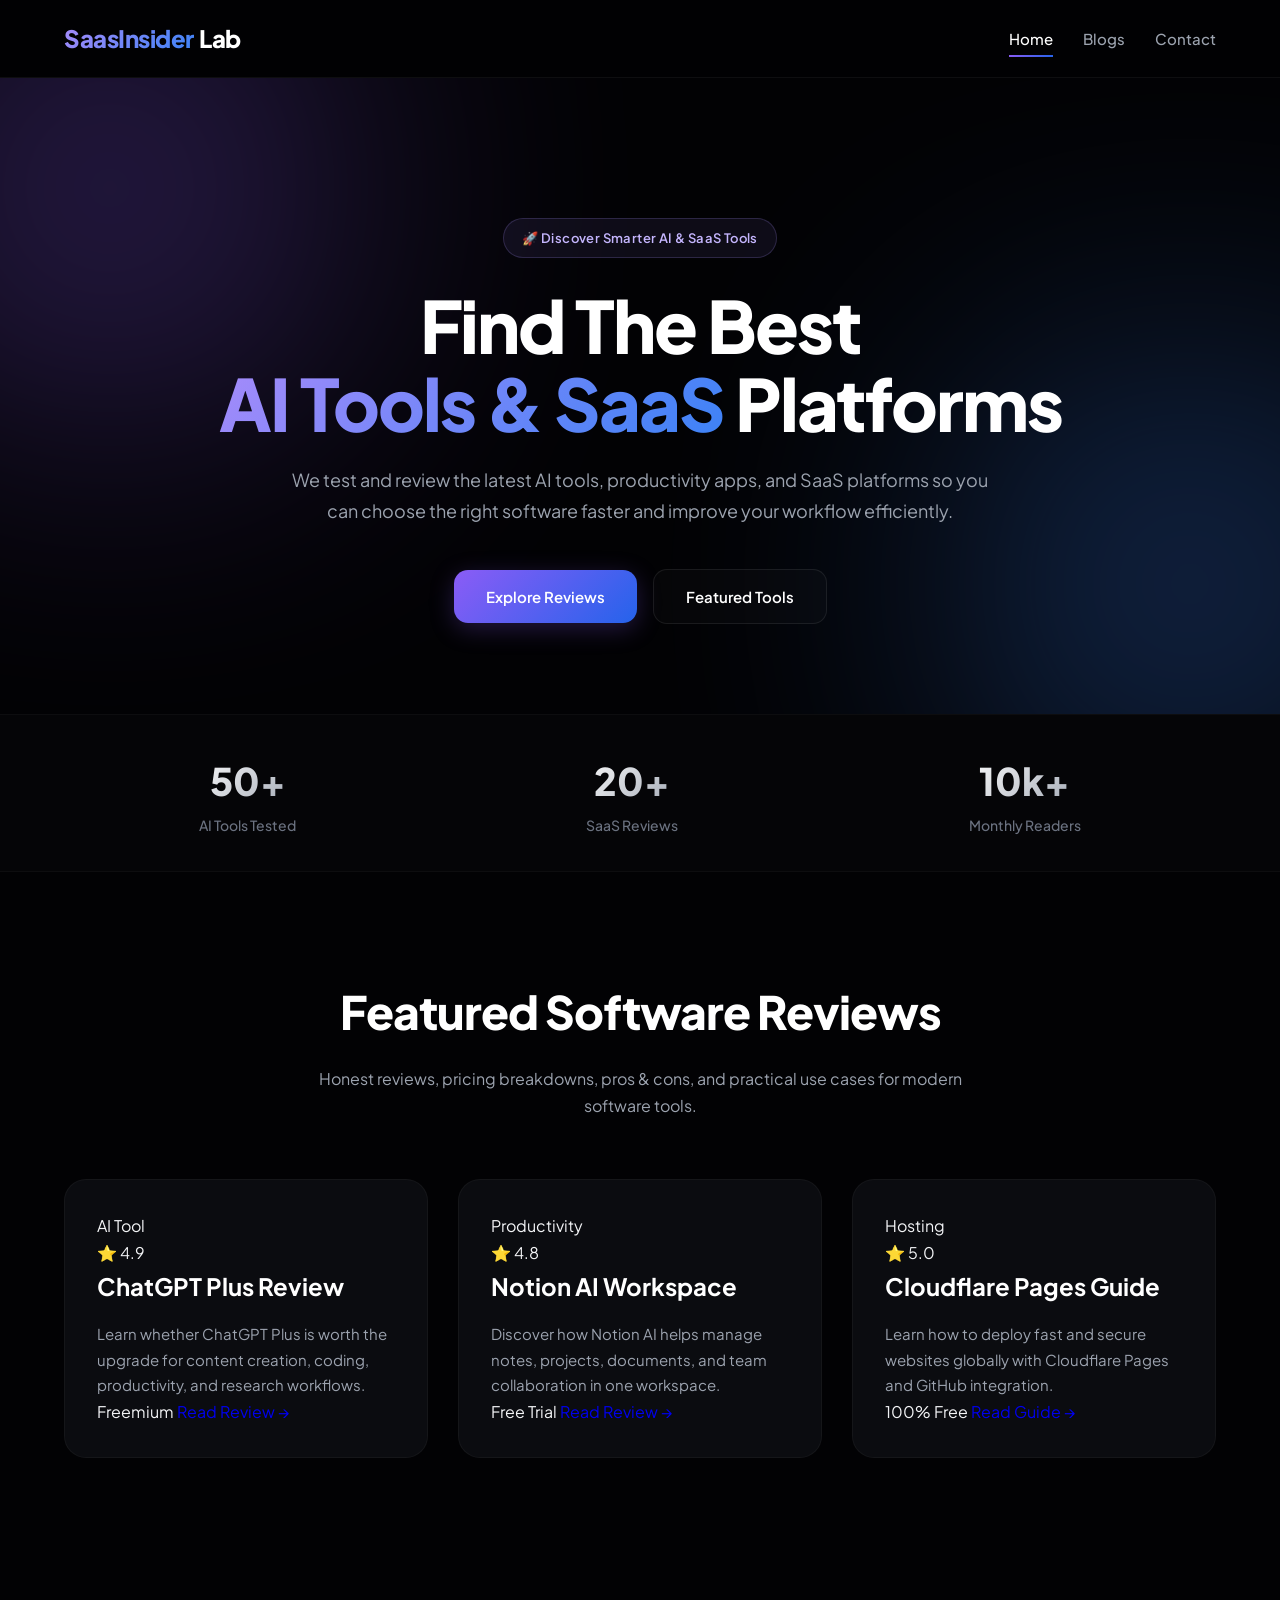
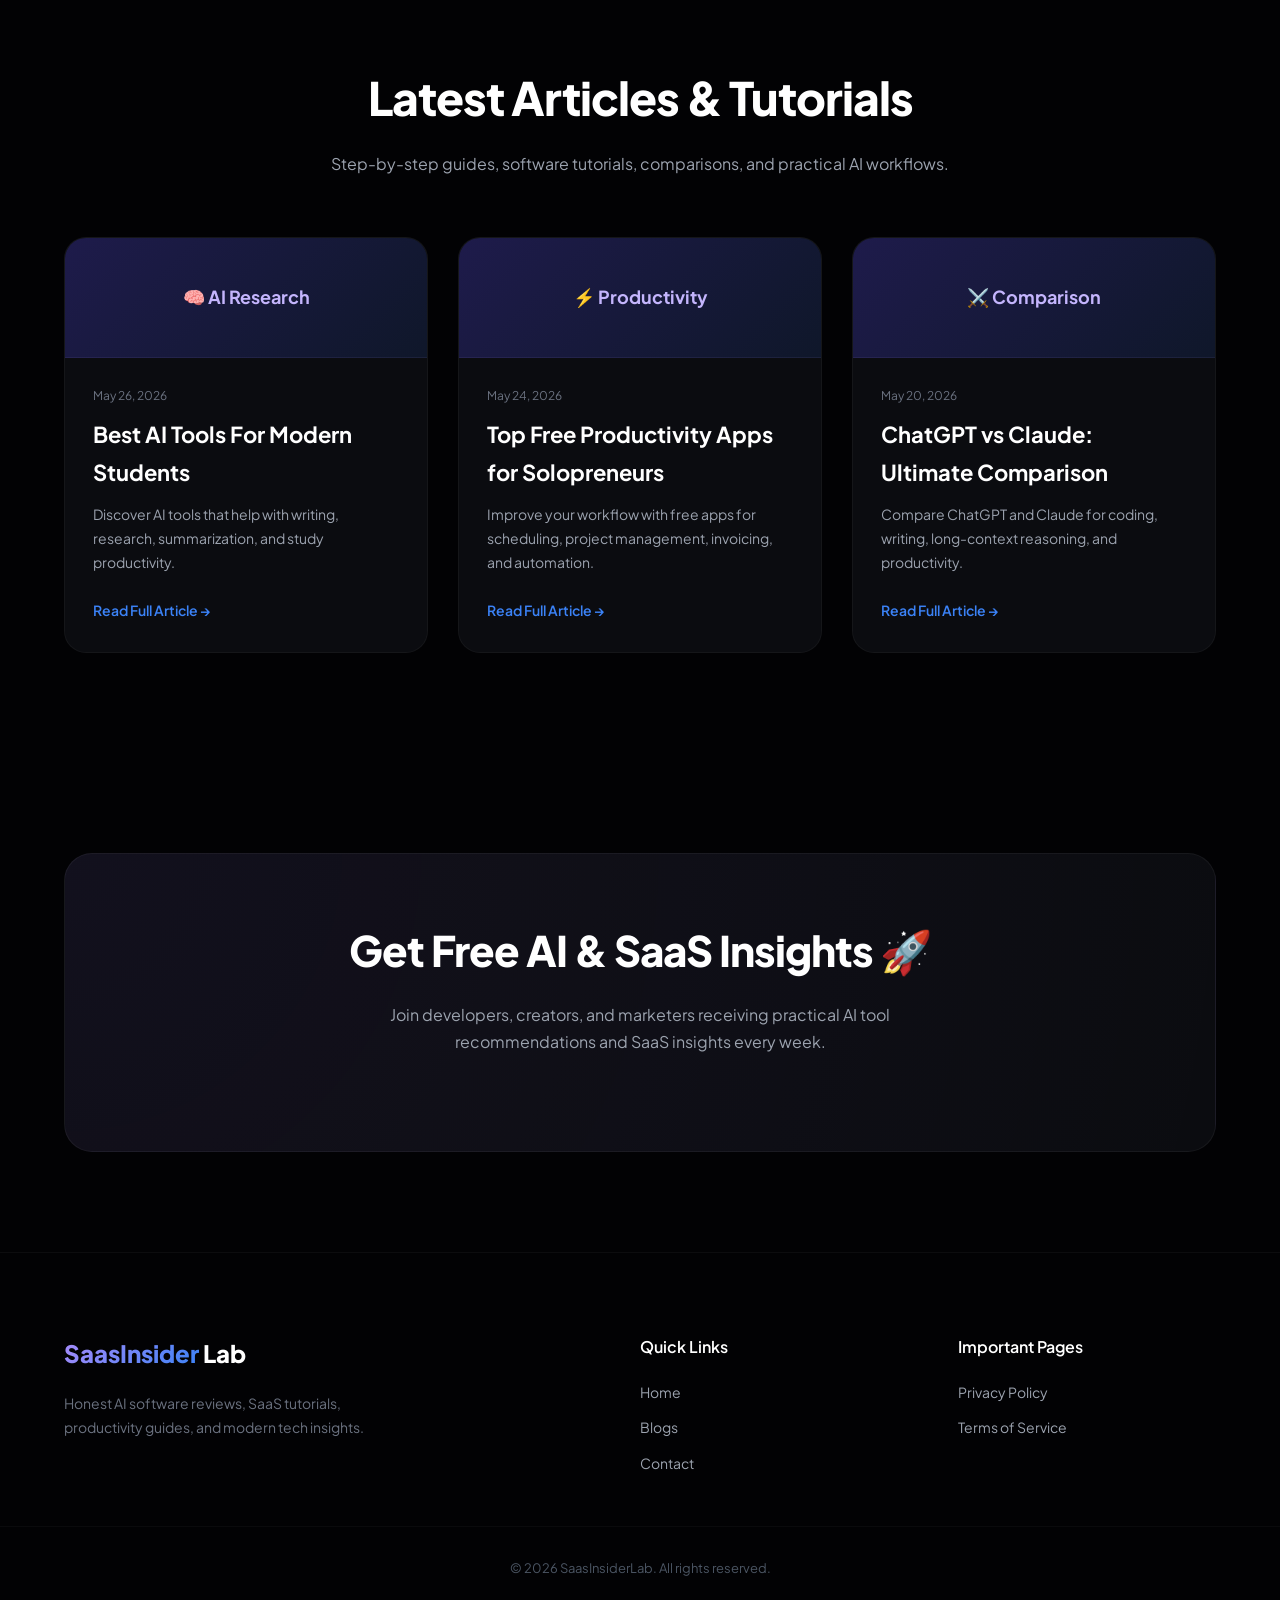
==== index.html @ 035702c3 "Update index.html" ====
<!DOCTYPE html>
<html lang="en">

<head>

<meta name="google-site-verification" content="CT9ObxdJJliTIB3ywrB3mcuVCr4LbDfnseGnFgkVvHo" />

<!-- Google Tag Manager -->
<script>(function(w,d,s,l,i){w[l]=w[l]||[];w[l].push({'gtm.start':
new Date().getTime(),event:'gtm.js'});var f=d.getElementsByTagName(s)[0],
j=d.createElement(s),dl=l!='dataLayer'?'&l='+l:'';j.async=true;j.src=
'https://www.googletagmanager.com/gtm.js?id='+i+dl;f.parentNode.insertBefore(j,f);
})(window,document,'script','dataLayer','GTM-TZFP5LC7');</script>
<!-- End Google Tag Manager -->
    
    
    <!-- BASIC SEO -->
    <meta charset="UTF-8">
    <meta name="viewport" content="width=device-width, initial-scale=1.0">

    <title>SaasInsiderLab | Best AI Tools & SaaS Software Reviews</title>

    <meta name="description"
        content="Discover the best AI tools, SaaS software, productivity apps, and digital platforms with honest reviews, tutorials, comparisons, and practical guides.">

    <meta name="keywords"
        content="AI tools, SaaS reviews, software reviews, productivity apps, ChatGPT tools, best AI software">

    <meta name="robots" content="index, follow">
    <meta name="author" content="SaasInsiderLab">
    <meta name="theme-color" content="#050505">

    <link rel="canonical" href="https://saasinsiderlab.vercel.app/">

    <!-- FAVICON -->
    <link rel="icon" type="image/png" href="favicon.png">

    <!-- OPEN GRAPH -->
    <meta property="og:title" content="SaasInsiderLab | AI & SaaS Reviews">
    <meta property="og:description"
        content="Explore AI tools, SaaS software, productivity apps, and practical tech tutorials.">
    <meta property="og:type" content="website">
    <meta property="og:url" content="https://saasinsiderlab.vercel.app/">
    <meta property="og:image" content="https://saasinsiderlab.vercel.app/preview.jpg">

    <!-- TWITTER -->
    <meta name="twitter:card" content="summary_large_image">
    <meta name="twitter:title" content="SaasInsiderLab">
    <meta name="twitter:description"
        content="Explore AI tools, SaaS software, productivity apps, and practical tech tutorials.">
    <meta name="twitter:image" content="https://saasinsiderlab.vercel.app/preview.jpg">

    <!-- FONTS -->
    <link rel="preconnect" href="https://fonts.googleapis.com">
    <link rel="preconnect" href="https://fonts.gstatic.com" crossorigin>

    <link
        href="https://fonts.googleapis.com/css2?family=Plus+Jakarta+Sans:wght@300;400;500;600;700;800&display=swap"
        rel="stylesheet">

    <!-- CSS -->
    <link rel="stylesheet" href="style.css">

    <!-- STRUCTURED DATA -->
    <script type="application/ld+json">
{
    "@context": "https://schema.org",
    "@type": "WebSite",
    "name": "SaasInsiderLab",
    "url": "https://saasinsiderlab.vercel.app/",
    "description": "AI tools, SaaS software reviews, tutorials, and productivity guides.",
    "publisher": {
        "@type": "Organization",
        "name": "SaasInsiderLab"
    }
}
</script>

</head>

<body>

<!-- Google Tag Manager (noscript) -->
<noscript><iframe src="https://www.googletagmanager.com/ns.html?id=GTM-TZFP5LC7"
height="0" width="0" style="display:none;visibility:hidden"></iframe></noscript>
<!-- End Google Tag Manager (noscript) -->    

    <!-- NAVBAR -->
    <nav class="navbar">

        <div class="container nav-container">

            <a href="./" class="logo">
                <span class="gradient-text">SaasInsider</span> Lab
            </a>

            <div class="menu-toggle" id="menu-toggle">
                ☰
            </div>

            <div class="nav-links" id="nav-links">
                <a href="./" class="active">Home</a>
                <a href="blog.html">Blogs</a>
                <a href="contact.html">Contact</a>
            </div>

        </div>

    </nav>

    <!-- HERO -->
    <section class="hero">

        <div class="blur one"></div>
        <div class="blur two"></div>

        <div class="container hero-content">

            <div class="badge">
                <span>🚀 Discover Smarter AI & SaaS Tools</span>
            </div>

            <h1>
                Find The Best <br>
                <span class="gradient-text">AI Tools & SaaS</span> Platforms
            </h1>

            <p>
                We test and review the latest AI tools, productivity apps, and SaaS platforms
                so you can choose the right software faster and improve your workflow efficiently.
            </p>

            <div class="hero-buttons">
                <a href="blog.html" class="primary-btn">
                    Explore Reviews
                </a>

                <a href="#featured" class="secondary-btn">
                    Featured Tools
                </a>
            </div>

        </div>

    </section>

    <!-- STATS -->
    <section class="stats-bar">

        <div class="container stats-grid">

            <div class="stat-item">
                <h3>50+</h3>
                <p>AI Tools Tested</p>
            </div>

            <div class="stat-item">
                <h3>20+</h3>
                <p>SaaS Reviews</p>
            </div>

            <div class="stat-item">
                <h3>10k+</h3>
                <p>Monthly Readers</p>
            </div>

        </div>

    </section>

    <!-- FEATURED TOOLS -->
    <section class="featured" id="featured">

        <div class="container">

            <div class="section-title">
                <h2>Featured Software Reviews</h2>

                <p>
                    Honest reviews, pricing breakdowns, pros & cons,
                    and practical use cases for modern software tools.
                </p>
            </div>

            <div class="card-grid">

                <!-- CARD 1 -->
                <div class="tool-card">

                    <div class="card-header">
                        <div class="tool-tag ai">AI Tool</div>
                        <span class="rating">⭐ 4.9</span>
                    </div>

                    <h3>ChatGPT Plus Review</h3>

                    <p>
                        Learn whether ChatGPT Plus is worth the upgrade for content creation,
                        coding, productivity, and research workflows.
                    </p>

                    <div class="card-footer">
                        <span class="price-tag">Freemium</span>

                        <a href="chatgpt-plus-review.html" class="arrow-btn">
                            Read Review →
                        </a>
                    </div>

                </div>

                <!-- CARD 2 -->
                <div class="tool-card">

                    <div class="card-header">
                        <div class="tool-tag prod">Productivity</div>
                        <span class="rating">⭐ 4.8</span>
                    </div>

                    <h3>Notion AI Workspace</h3>

                    <p>
                        Discover how Notion AI helps manage notes,
                        projects, documents, and team collaboration in one workspace.
                    </p>

                    <div class="card-footer">
                        <span class="price-tag">Free Trial</span>

                        <a href="notion-ai-review.html" class="arrow-btn">
                            Read Review →
                        </a>
                    </div>

                </div>

                <!-- CARD 3 -->
                <div class="tool-card">

                    <div class="card-header">
                        <div class="tool-tag host">Hosting</div>
                        <span class="rating">⭐ 5.0</span>
                    </div>

                    <h3>Cloudflare Pages Guide</h3>

                    <p>
                        Learn how to deploy fast and secure websites globally
                        with Cloudflare Pages and GitHub integration.
                    </p>

                    <div class="card-footer">
                        <span class="price-tag">100% Free</span>

                        <a href="cloudflare-pages-guide.html" class="arrow-btn">
                            Read Guide →
                        </a>
                    </div>

                </div>

            </div>

        </div>

    </section>

    <!-- BLOGS -->
    <section class="latest-blogs">

        <div class="container">

            <div class="section-title">

                <h2>Latest Articles & Tutorials</h2>

                <p>
                    Step-by-step guides, software tutorials,
                    comparisons, and practical AI workflows.
                </p>

            </div>

            <div class="blog-grid">

                <!-- BLOG 1 -->
                <div class="blog-card">

                    <div class="blog-img-placeholder">
                        🧠 AI Research
                    </div>

                    <div class="blog-content">

                        <span class="date">May 26, 2026</span>

                        <h3>
                            <a href="best-ai-tools-for-students.html">
                                Best AI Tools For Modern Students
                            </a>
                        </h3>

                        <p>
                            Discover AI tools that help with writing,
                            research, summarization, and study productivity.
                        </p>

                        <a href="best-ai-tools-for-students.html" class="read-more">
                            Read Full Article →
                        </a>

                    </div>

                </div>

                <!-- BLOG 2 -->
                <div class="blog-card">

                    <div class="blog-img-placeholder">
                        ⚡ Productivity
                    </div>

                    <div class="blog-content">

                        <span class="date">May 24, 2026</span>

                        <h3>
                            <a href="free-productivity-apps.html">
                                Top Free Productivity Apps for Solopreneurs
                            </a>
                        </h3>

                        <p>
                            Improve your workflow with free apps for scheduling,
                            project management, invoicing, and automation.
                        </p>

                        <a href="free-productivity-apps.html" class="read-more">
                            Read Full Article →
                        </a>

                    </div>

                </div>

                <!-- BLOG 3 -->
                <div class="blog-card">

                    <div class="blog-img-placeholder">
                        ⚔️ Comparison
                    </div>

                    <div class="blog-content">

                        <span class="date">May 20, 2026</span>

                        <h3>
                            <a href="chatgpt-vs-claude.html">
                                ChatGPT vs Claude: Ultimate Comparison
                            </a>
                        </h3>

                        <p>
                            Compare ChatGPT and Claude for coding,
                            writing, long-context reasoning, and productivity.
                        </p>

                        <a href="chatgpt-vs-claude.html" class="read-more">
                            Read Full Article →
                        </a>

                    </div>

                </div>

            </div>

        </div>

    </section>

    <!-- NEWSLETTER -->
    <section class="newsletter">

        <div class="container">

            <div class="newsletter-box">

                <h2>
                    Get Free AI & SaaS Insights 🚀
                </h2>

                <p>
                    Join developers, creators, and marketers receiving practical
                    AI tool recommendations and SaaS insights every week.
                </p>



            </div>

        </div>

    </section>

    <!-- FOOTER -->
    <footer>

        <div class="container footer-grid">

            <div class="footer-brand">

                <div class="footer-logo">
                    <span class="gradient-text">SaasInsider</span> Lab
                </div>

                <p class="footer-text">
                    Honest AI software reviews, SaaS tutorials,
                    productivity guides, and modern tech insights.
                </p>

            </div>

            <div>

                <h3>Quick Links</h3>

                <div class="footer-links">
                    <a href="./">Home</a>
                    <a href="blog.html">Blogs</a>
                    <a href="contact.html">Contact</a>
                </div>

            </div>

            <div>

                <h3>Important Pages</h3>

                <div class="footer-links">
                    <a href="privacy-policy.html">Privacy Policy</a>
                    <a href="terms.html">Terms of Service</a>
                </div>

            </div>

        </div>

        <div class="copyright">
            © <span id="year"></span> SaasInsiderLab. All rights reserved.
        </div>

    </footer>

    <!-- JS -->
    <script src="script.js"></script>

</body>

</html>
---- style.css ----
/* =========================
   ROOT VARIABLES
========================= */

:root {
    --bg-dark: #020204;
    --card-bg: #0b0c10;
    --card-secondary: #12131a;

    --text-primary: #f3f4f6;
    --text-secondary: #9ca3af;
    --text-muted: #6b7280;

    --border-light: rgba(255, 255, 255, 0.05);

    --primary-gradient:
        linear-gradient(135deg, #8b5cf6 0%, #2563eb 100%);

    --text-gradient:
        linear-gradient(135deg, #a78bfa 0%, #3b82f6 100%);

    --purple: #8b5cf6;
    --blue: #3b82f6;
    --green: #10b981;
    --yellow: #f59e0b;

    --transition: 0.3s ease;
}

/* =========================
   RESET
========================= */

* {
    margin: 0;
    padding: 0;
    box-sizing: border-box;
}

html {
    scroll-behavior: smooth;
}

body {
    font-family: 'Plus Jakarta Sans', sans-serif;
    background: var(--bg-dark);
    color: var(--text-primary);
    line-height: 1.7;
    overflow-x: hidden;
}

/* =========================
   GLOBAL
========================= */

a {
    text-decoration: none;
    transition: var(--transition);
}

img {
    max-width: 100%;
    display: block;
}

.container {
    width: 90%;
    max-width: 1200px;
    margin: auto;
}

.gradient-text {
    background: var(--text-gradient);
    -webkit-background-clip: text;
    -webkit-text-fill-color: transparent;
}

/* =========================
   NAVBAR
========================= */

.navbar {
    position: sticky;
    top: 0;
    z-index: 999;
    background: rgba(2, 2, 4, 0.78);
    backdrop-filter: blur(18px);
    border-bottom: 1px solid var(--border-light);
}

.nav-container {
    display: flex;
    justify-content: space-between;
    align-items: center;
    padding: 18px 0;
}

.logo {
    font-size: 24px;
    font-weight: 800;
    letter-spacing: -0.5px;
    color: #fff;
}

.logo .gradient-text {
    margin-right: 2px;
}

.nav-links {
    display: flex;
    align-items: center;
    gap: 30px;
}

.nav-links a {
    color: var(--text-secondary);
    font-size: 15px;
    font-weight: 500;
    position: relative;
}

.nav-links a:hover,
.nav-links a.active {
    color: #fff;
}

.nav-links a::after {
    content: "";
    position: absolute;
    left: 0;
    bottom: -6px;
    width: 0%;
    height: 2px;
    background: var(--primary-gradient);
    transition: var(--transition);
}

.nav-links a:hover::after,
.nav-links a.active::after {
    width: 100%;
}

.menu-toggle {
    display: none;
    font-size: 28px;
    color: #fff;
    cursor: pointer;
    background: transparent;
    border: none;
}

/* =========================
   HERO SECTION
========================= */

.hero {
    position: relative;
    overflow: hidden;
    padding: 140px 0 90px;
}

.hero-content {
    position: relative;
    z-index: 2;
    text-align: center;
}

.badge {
    display: inline-flex;
    align-items: center;
    gap: 10px;
    padding: 8px 18px;
    border-radius: 999px;
    background: rgba(167, 139, 250, 0.08);
    border: 1px solid rgba(167, 139, 250, 0.2);
    margin-bottom: 28px;
}

.badge span {
    color: #c4b5fd;
    font-size: 13px;
    font-weight: 600;
    letter-spacing: 0.4px;
}

.hero h1 {
    font-size: 72px;
    font-weight: 800;
    line-height: 1.08;
    letter-spacing: -2px;
    margin-bottom: 24px;
    color: #fff;
}

.hero p {
    max-width: 720px;
    margin: auto;
    color: var(--text-secondary);
    font-size: 18px;
}

.hero-buttons {
    margin-top: 42px;
    display: flex;
    justify-content: center;
    align-items: center;
    gap: 16px;
    flex-wrap: wrap;
}

/* =========================
   BUTTONS
========================= */

.primary-btn,
.secondary-btn {
    padding: 14px 32px;
    border-radius: 14px;
    font-size: 15px;
    font-weight: 600;
    display: inline-flex;
    align-items: center;
    justify-content: center;
    transition: var(--transition);
}

.primary-btn {
    background: var(--primary-gradient);
    color: #fff;
    border: none;
    box-shadow: 0 6px 24px rgba(139, 92, 246, 0.25);
}

.primary-btn:hover {
    transform: translateY(-3px);
    box-shadow: 0 10px 30px rgba(139, 92, 246, 0.4);
}

.secondary-btn {
    border: 1px solid rgba(255, 255, 255, 0.08);
    background: rgba(255, 255, 255, 0.02);
    color: #fff;
}

.secondary-btn:hover {
    background: #fff;
    color: #000;
}

/* =========================
   BACKGROUND GLOWS
========================= */

.blur {
    position: absolute;
    border-radius: 50%;
    filter: blur(140px);
    opacity: 0.4;
    z-index: 1;
}

.blur.one {
    width: 420px;
    height: 420px;
    background: var(--purple);
    top: -100px;
    left: -100px;
}

.blur.two {
    width: 420px;
    height: 420px;
    background: var(--blue);
    bottom: -80px;
    right: -120px;
}

/* =========================
   STATS BAR
========================= */

.stats-bar {
    padding: 34px 0;
    background: rgba(255, 255, 255, 0.01);
    border-top: 1px solid rgba(255, 255, 255, 0.03);
    border-bottom: 1px solid rgba(255, 255, 255, 0.03);
}

.stats-grid {
    display: flex;
    justify-content: space-around;
    gap: 20px;
    text-align: center;
}

.stat-item h3 {
    font-size: 38px;
    font-weight: 800;
    background: linear-gradient(135deg, #fff 0%, #9ca3af 100%);
    -webkit-background-clip: text;
    -webkit-text-fill-color: transparent;
}

.stat-item p {
    color: var(--text-muted);
    font-size: 14px;
    font-weight: 500;
}

/* =========================
   SECTION DEFAULTS
========================= */

section {
    padding: 100px 0;
}

.section-title {
    text-align: center;
    margin-bottom: 60px;
}

.section-title h1,
.section-title h2 {
    font-size: 46px;
    font-weight: 800;
    letter-spacing: -1px;
    margin-bottom: 14px;
    color: #fff;
}

.section-title p {
    max-width: 700px;
    margin: auto;
    color: var(--text-secondary);
    font-size: 16px;
}

/* =========================
   GRID LAYOUTS
========================= */

.card-grid,
.blog-grid {
    display: grid;
    grid-template-columns: repeat(auto-fit, minmax(320px, 1fr));
    gap: 30px;
}

/* =========================
   TOOL CARDS
========================= */

.tool-card {
    background: var(--card-bg);
    border: 1px solid rgba(255, 255, 255, 0.04);
    border-radius: 22px;
    padding: 32px;
    transition: var(--transition);
}

.tool-card:hover {
    transform: translateY(-6px);
    border-color: rgba(139, 92, 246, 0.25);
    box-shadow: 0 12px 32px rgba(0, 0, 0, 0.45);
}

.tool-card h3 {
    font-size: 24px;
    font-weight: 700;
    margin-bottom: 14px;
    color: #fff;
}

.tool-card p {
    color: var(--text-secondary);
    font-size: 15px;
}

/* =========================
   BLOG CARDS
========================= */

.blog-card {
    background: var(--card-bg);
    border: 1px solid rgba(255, 255, 255, 0.04);
    border-radius: 22px;
    overflow: hidden;
    transition: var(--transition);
}

.blog-card:hover {
    transform: translateY(-6px);
    border-color: rgba(59, 130, 246, 0.25);
    box-shadow: 0 12px 32px rgba(0, 0, 0, 0.45);
}

.blog-img-placeholder {
    padding: 44px;
    background: linear-gradient(135deg, #1e1b4b 0%, #0f172a 100%);
    border-bottom: 1px solid rgba(255, 255, 255, 0.04);
    text-align: center;
    font-size: 18px;
    font-weight: 700;
    color: #c4b5fd;
}

.blog-content {
    padding: 28px;
}

.date {
    display: block;
    font-size: 12px;
    color: var(--text-muted);
    margin-bottom: 10px;
}

.blog-card h3 {
    font-size: 22px;
    margin-bottom: 12px;
}

.blog-card h3 a {
    color: #fff;
}

.blog-card h3 a:hover {
    color: var(--blue);
}

.blog-card p {
    color: var(--text-secondary);
    font-size: 14px;
    margin-bottom: 22px;
}

.read-more {
    color: var(--blue);
    font-size: 14px;
    font-weight: 600;
}

.read-more:hover {
    color: #fff;
}

/* =========================
   NEWSLETTER
========================= */

.newsletter-box {
    position: relative;
    overflow: hidden;
    background:
        radial-gradient(circle at top left,
            rgba(139, 92, 246, 0.06),
            transparent),
        var(--card-bg);

    border: 1px solid rgba(255, 255, 255, 0.05);
    border-radius: 28px;
    padding: 60px 40px;
    text-align: center;
}

.newsletter-box h2 {
    font-size: 42px;
    font-weight: 800;
    letter-spacing: -1px;
    margin-bottom: 16px;
    color: #fff;
}

.newsletter-box p {
    max-width: 620px;
    margin: 0 auto 36px;
    color: var(--text-secondary);
}

.newsletter-form {
    display: flex;
    justify-content: center;
    gap: 12px;
    max-width: 520px;
    margin: auto;
}

.newsletter-form input,
.newsletter-form textarea {
    width: 100%;
    padding: 15px 20px;
    border-radius: 12px;
    border: 1px solid rgba(255, 255, 255, 0.08);
    background: var(--card-secondary);
    color: #fff;
    font-size: 15px;
    font-family: inherit;
}

.newsletter-form textarea {
    resize: vertical;
    min-height: 130px;
}

.newsletter-form input:focus,
.newsletter-form textarea:focus {
    outline: none;
    border-color: var(--purple);
    box-shadow: 0 0 0 4px rgba(139, 92, 246, 0.08);
}

.newsletter-form button {
    padding: 15px 24px;
    border: none;
    border-radius: 12px;
    background: #fff;
    color: #000;
    font-size: 15px;
    font-weight: 700;
    cursor: pointer;
    transition: var(--transition);
}

.newsletter-form button:hover {
    background: #e5e7eb;
}

/* =========================
   CONTACT PAGE
========================= */

.contact-hero {
    padding-bottom: 60px;
}

.contact-section {
    position: relative;
    padding-top: 20px;
}

.contact-wrapper {
    display: grid;
    grid-template-columns: 1fr 1fr;
    gap: 35px;
    align-items: stretch;
}

.contact-info,
.contact-form-box {
    background: var(--card-bg);
    border: 1px solid rgba(255, 255, 255, 0.05);
    border-radius: 28px;
    padding: 40px;
    position: relative;
    overflow: hidden;
}

.contact-info::before,
.contact-form-box::before {
    content: "";
    position: absolute;
    inset: 0;
    background:
        radial-gradient(circle at top left,
            rgba(139, 92, 246, 0.08),
            transparent 45%);
    pointer-events: none;
}

.contact-label {
    display: inline-block;
    padding: 6px 14px;
    border-radius: 999px;
    background: rgba(139, 92, 246, 0.1);
    color: #c4b5fd;
    font-size: 12px;
    font-weight: 700;
    letter-spacing: 0.5px;
    margin-bottom: 18px;
}

.contact-info h2 {
    font-size: 38px;
    line-height: 1.2;
    margin-bottom: 18px;
    color: #fff;
}

.contact-info p {
    color: var(--text-secondary);
    font-size: 15px;
}

.contact-points {
    margin-top: 35px;
    display: flex;
    flex-direction: column;
    gap: 22px;
}

.contact-point {
    display: flex;
    align-items: flex-start;
    gap: 16px;
}

.contact-icon {
    min-width: 54px;
    height: 54px;
    border-radius: 16px;
    background: rgba(139, 92, 246, 0.12);
    display: flex;
    align-items: center;
    justify-content: center;
    font-size: 24px;
}

.contact-point h3 {
    font-size: 18px;
    color: #fff;
    margin-bottom: 4px;
}

.contact-point p {
    font-size: 14px;
    color: var(--text-secondary);
}

/* FORM */

.contact-form {
    display: flex;
    flex-direction: column;
    gap: 22px;
}

.form-group {
    display: flex;
    flex-direction: column;
    gap: 10px;
}

.form-group label {
    font-size: 14px;
    font-weight: 600;
    color: #d1d5db;
}

.form-group input,
.form-group textarea {
    width: 100%;
    padding: 16px 18px;
    border-radius: 14px;
    border: 1px solid rgba(255, 255, 255, 0.08);
    background: var(--card-secondary);
    color: #fff;
    font-size: 15px;
    font-family: inherit;
    transition: var(--transition);
}

.form-group textarea {
    min-height: 160px;
    resize: vertical;
}

.form-group input:focus,
.form-group textarea:focus {
    outline: none;
    border-color: var(--purple);
    box-shadow: 0 0 0 4px rgba(139, 92, 246, 0.08);
}

.contact-btn {
    width: 100%;
    border: none;
    cursor: pointer;
    margin-top: 8px;
}

/* =========================
   PRIVACY POLICY PAGE
========================= */

.privacy-section {
    position: relative;
    overflow: hidden;
}

.privacy-container {
    max-width: 900px;
    position: relative;
    z-index: 2;
}

.privacy-title {
    margin-bottom: 40px;
}

.privacy-card {
    background: var(--card-bg);
    border: 1px solid rgba(255, 255, 255, 0.05);
    border-radius: 30px;
    padding: 50px;
    position: relative;
    overflow: hidden;
}

.privacy-card::before {
    content: "";
    position: absolute;
    inset: 0;
    background:
        radial-gradient(circle at top left,
            rgba(139, 92, 246, 0.06),
            transparent 45%);
    pointer-events: none;
}

.privacy-card p {
    color: var(--text-secondary);
    font-size: 16px;
    margin-bottom: 18px;
    position: relative;
    z-index: 2;
}

.policy-block {
    margin-top: 35px;
    position: relative;
    z-index: 2;
}

.policy-block h2 {
    font-size: 28px;
    color: #fff;
    margin-bottom: 14px;
}

.privacy-btn {
    margin-top: 12px;
}

/* =========================
   FOOTER
========================= */

footer {
    padding: 80px 0 40px;
    background: var(--bg-dark);
    border-top: 1px solid rgba(255, 255, 255, 0.04);
}

.footer-grid {
    display: grid;
    grid-template-columns: 2fr 1fr 1fr;
    gap: 60px;
    margin-bottom: 50px;
}

.footer-logo {
    font-size: 24px;
    font-weight: 800;
    margin-bottom: 18px;
    color: #fff;
}

.footer-text {
    max-width: 340px;
    color: var(--text-muted);
    font-size: 14px;
}

footer h3 {
    font-size: 16px;
    font-weight: 600;
    color: #fff;
    margin-bottom: 20px;
}

.footer-links {
    display: flex;
    flex-direction: column;
    gap: 12px;
}

.footer-links a {
    color: var(--text-secondary);
    font-size: 14px;
}

.footer-links a:hover {
    color: #fff;
}

.copyright {
    text-align: center;
    border-top: 1px solid rgba(255, 255, 255, 0.03);
    padding-top: 30px;
    color: #4b5563;
    font-size: 13px;
}

/* =========================
   SCROLLBAR
========================= */

::-webkit-scrollbar {
    width: 10px;
}

::-webkit-scrollbar-track {
    background: #050505;
}

::-webkit-scrollbar-thumb {
    background: #1f2937;
    border-radius: 999px;
}

::-webkit-scrollbar-thumb:hover {
    background: #374151;
}

/* =========================
   MOBILE RESPONSIVE
========================= */

@media (max-width: 900px) {

    .contact-wrapper {
        grid-template-columns: 1fr;
    }

    .contact-info h2 {
        font-size: 32px;
    }

    .privacy-card {
        padding: 40px 30px;
    }
}

@media (max-width: 768px) {

    section {
        padding: 80px 0;
    }

    .hero {
        padding: 120px 0 70px;
    }

    .hero h1 {
        font-size: 44px;
        line-height: 1.15;
        letter-spacing: -1px;
    }

    .hero p {
        font-size: 16px;
    }

    .section-title h1,
    .section-title h2 {
        font-size: 34px;
    }

    .newsletter-box h2 {
        font-size: 34px;
    }

    .stats-grid {
        flex-direction: column;
        gap: 28px;
    }

    .footer-grid {
        grid-template-columns: 1fr;
        gap: 40px;
    }

    .newsletter-form {
        flex-direction: column;
    }

    .nav-links {
        position: absolute;
        top: 78px;
        right: 5%;
        width: 90%;
        background: #0b0c10;
        border: 1px solid rgba(255, 255, 255, 0.05);
        border-radius: 18px;
        padding: 30px;
        flex-direction: column;
        display: none;
        text-align: center;
    }

    .nav-links.active {
        display: flex;
    }

    .menu-toggle {
        display: block;
    }

    .card-grid,
    .blog-grid {
        grid-template-columns: 1fr;
    }

    .contact-info,
    .contact-form-box {
        padding: 30px 24px;
    }

    .contact-info h2 {
        font-size: 28px;
    }

    .privacy-card {
        padding: 32px 24px;
    }

    .policy-block h2 {
        font-size: 24px;
    }
}

/* =========================
   SMALL MOBILE
========================= */

@media (max-width: 480px) {

    .hero h1 {
        font-size: 38px;
    }

    .primary-btn,
    .secondary-btn {
        width: 100%;
    }

    .newsletter-box {
        padding: 45px 24px;
    }

    .tool-card,
    .blog-content {
        padding: 24px;
    }

    .contact-icon {
        min-width: 48px;
        height: 48px;
        font-size: 20px;
    }

    .contact-point {
        gap: 14px;
    }

    .privacy-card {
        border-radius: 24px;
    }
}
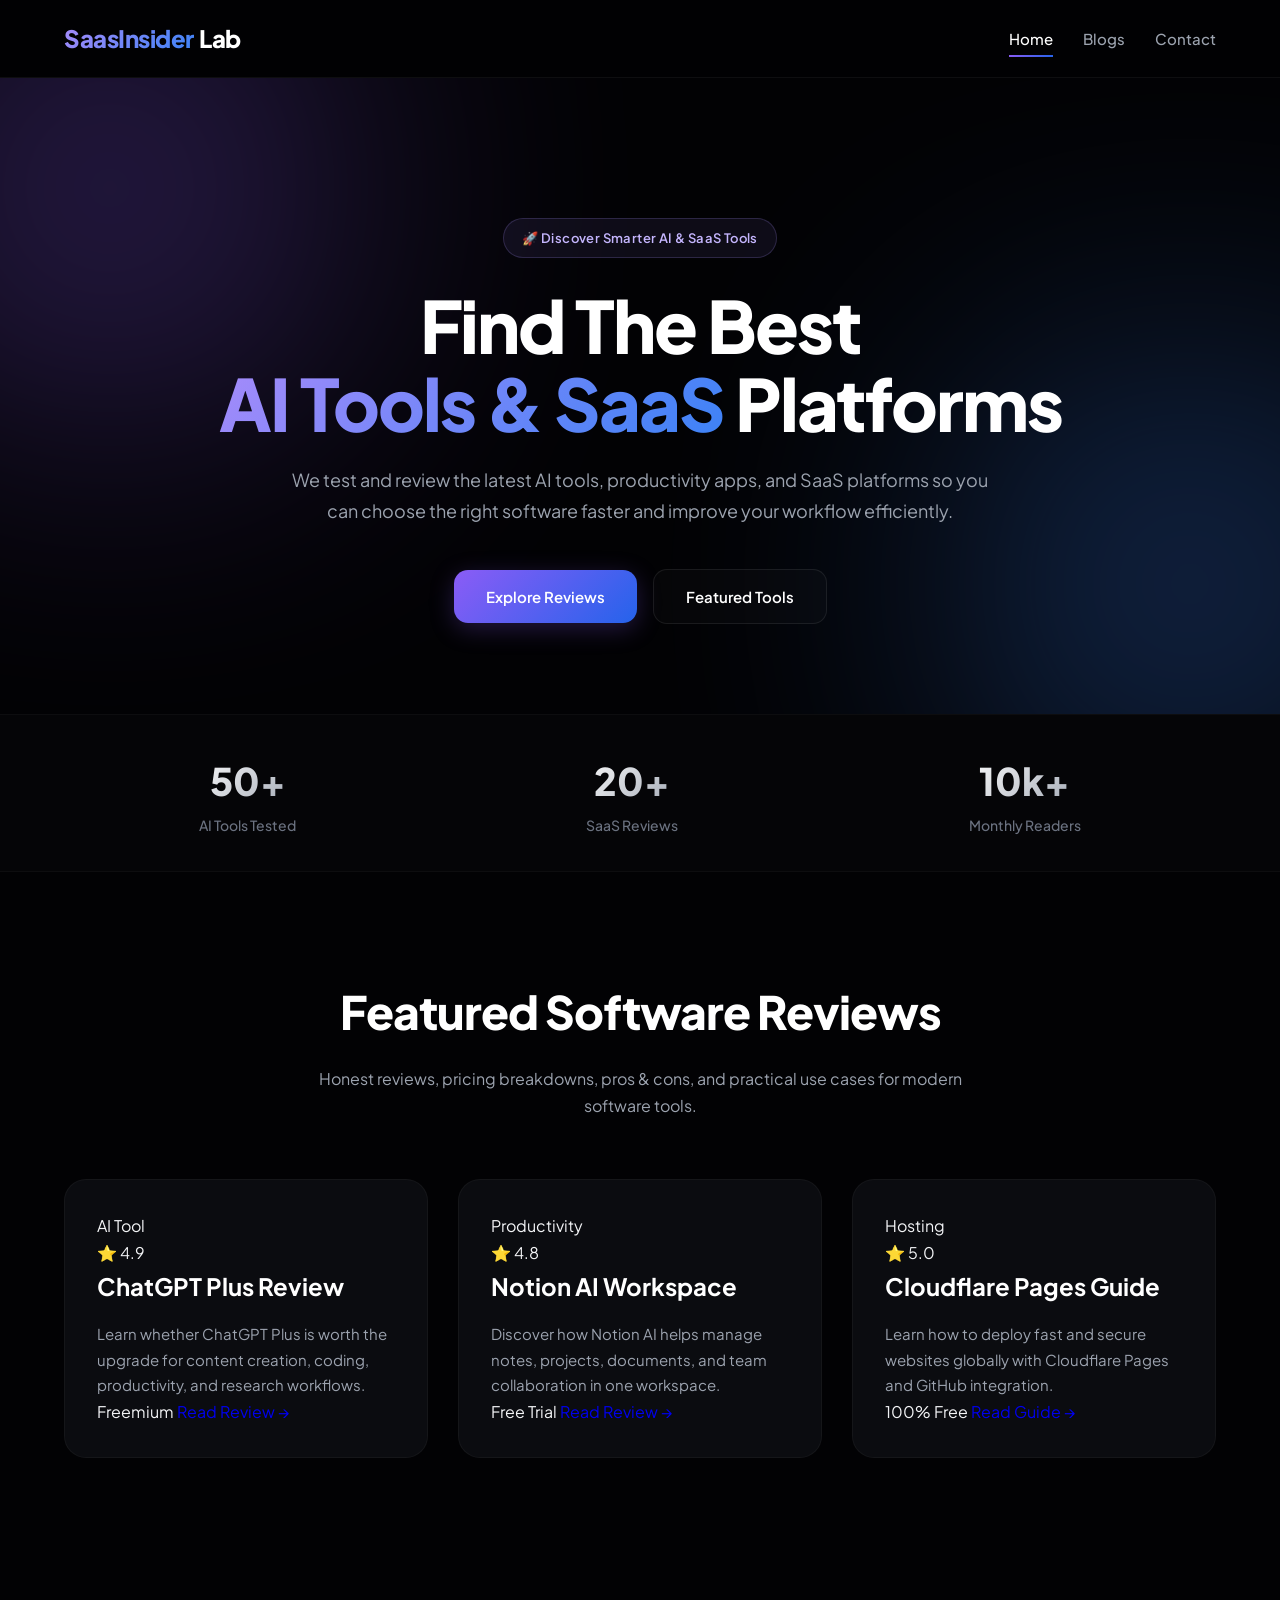
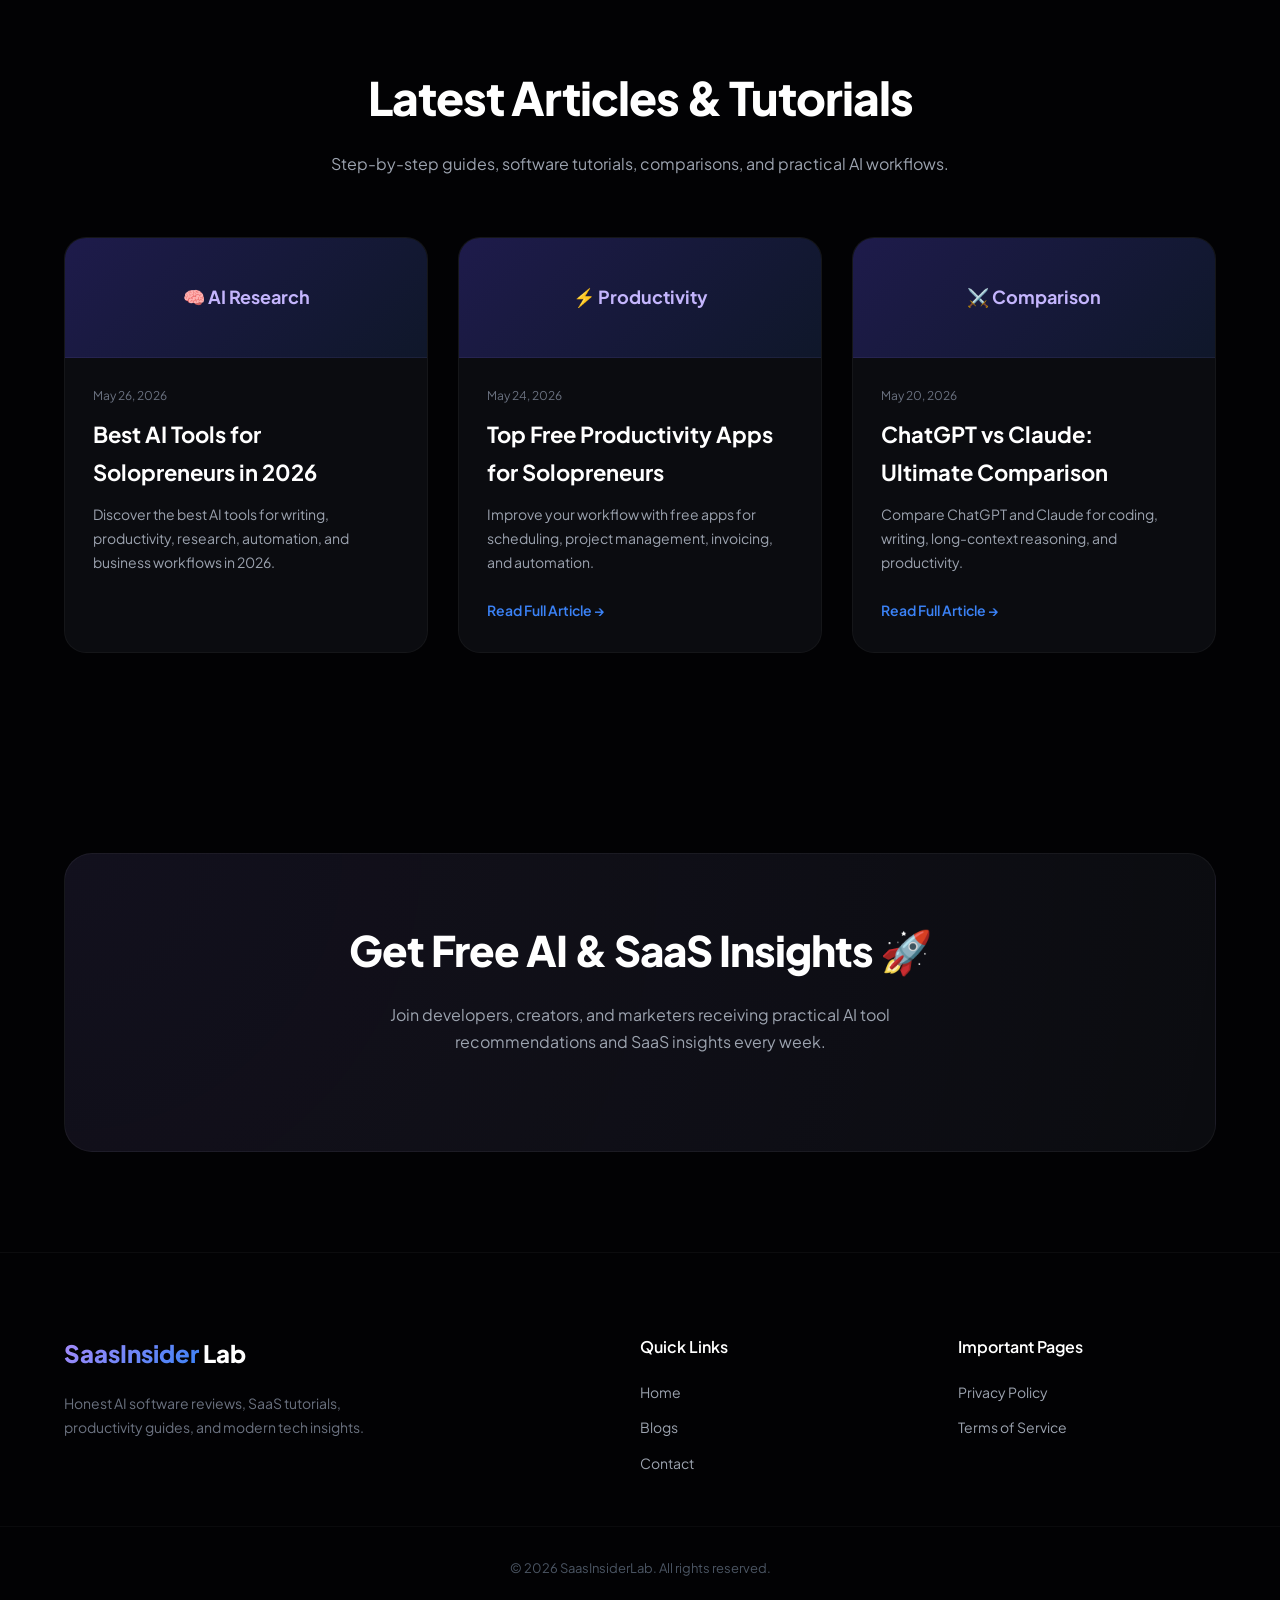
==== commit 9b55de15: "Update index.html" ====
--- a/index.html
+++ b/index.html
@@ -294,22 +294,18 @@
 
                         <span class="date">May 26, 2026</span>
 
-                        <h3>
-                            <a href="best-ai-tools-for-students.html">
-                                Best AI Tools For Modern Students
-                            </a>
-                        </h3>
-
-                        <p>
-                            Discover AI tools that help with writing,
-                            research, summarization, and study productivity.
-                        </p>
-
-                        <a href="best-ai-tools-for-students.html" class="read-more">
-                            Read Full Article →
-                        </a>
-
-                    </div>
+<h3>
+    <a href="best-ai-tools-solopreneurs-2026.html">
+        Best AI Tools for Solopreneurs in 2026
+    </a>
+</h3>
+
+<p>
+    Discover the best AI tools for writing, productivity,
+    research, automation, and business workflows in 2026.
+</p>
+
+</div>
 
                 </div>
 
--- a/style.css
+++ b/style.css
@@ -968,3 +968,13 @@
         border-radius: 24px;
     }
 }
+
+.featured-image-block {
+    margin: 30px 0;
+}
+
+.featured-image {
+    width: 100%;
+    border-radius: 20px;
+    display: block;
+}
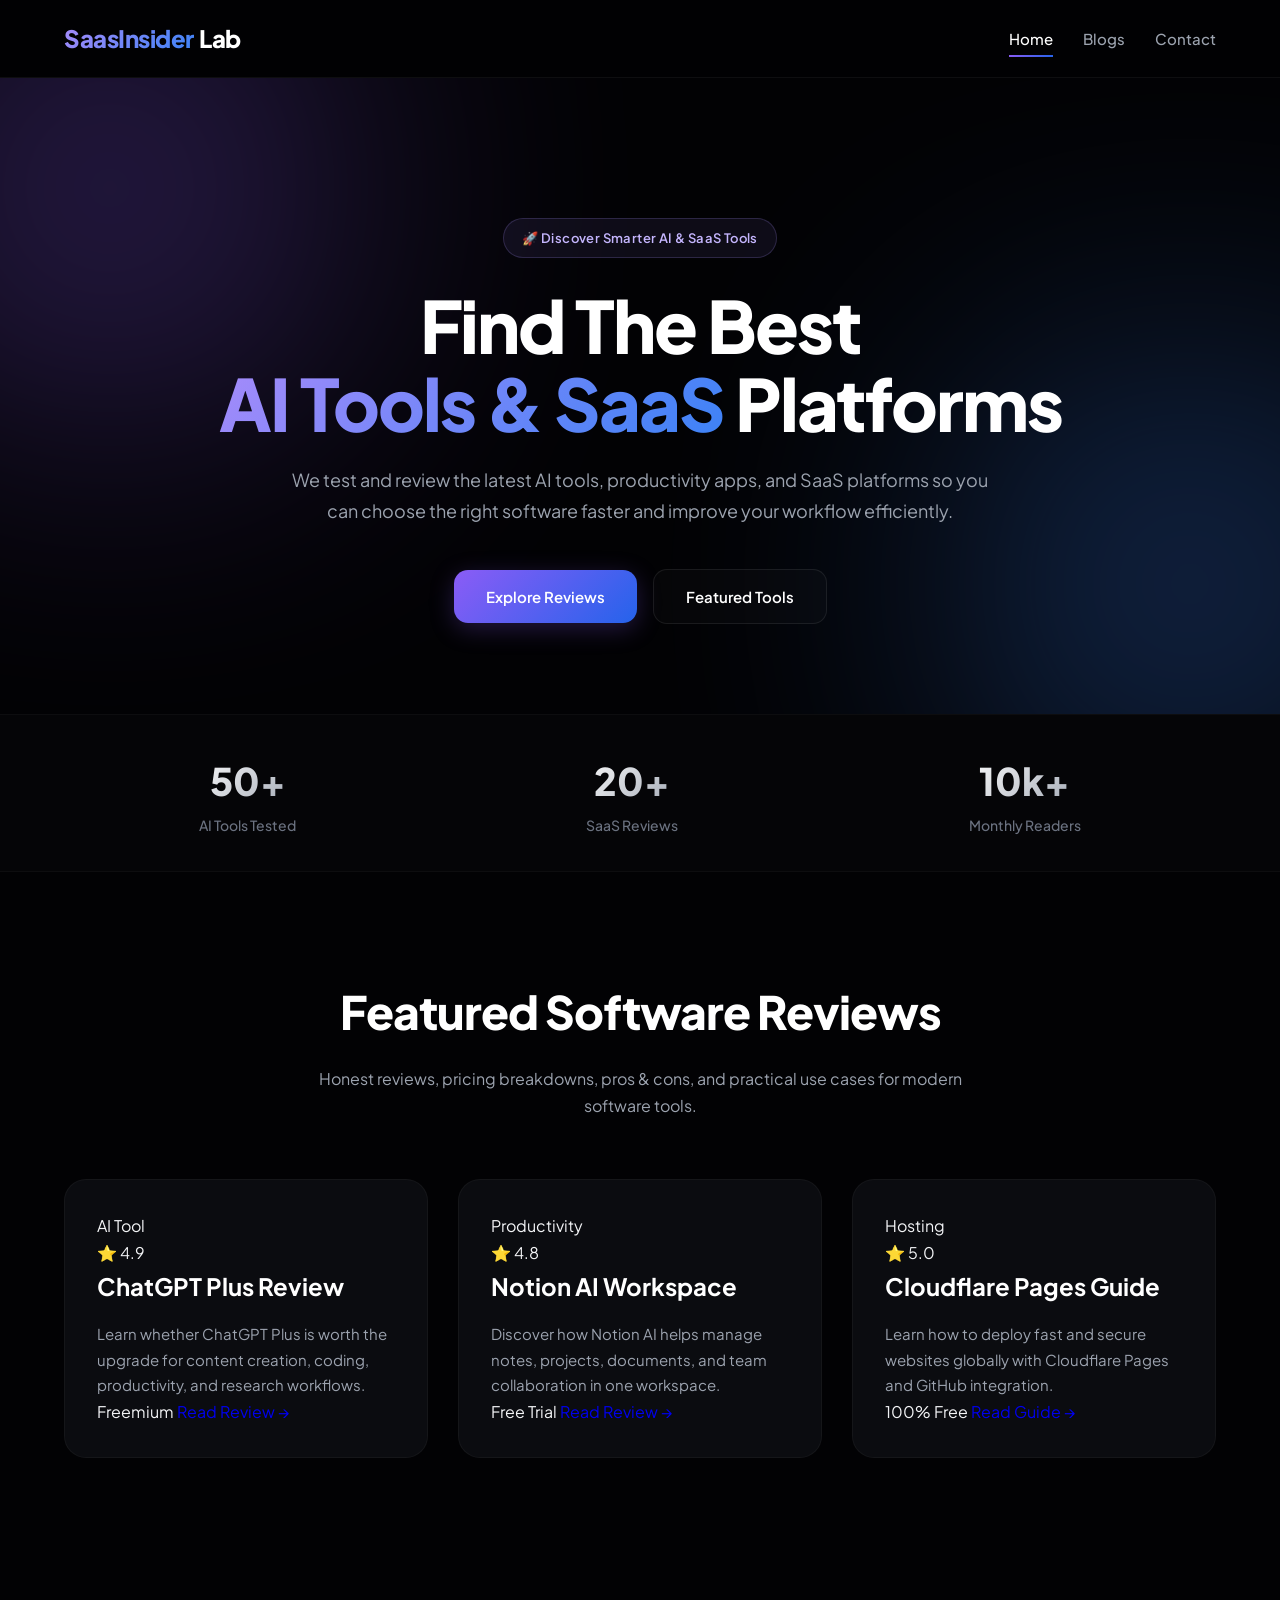
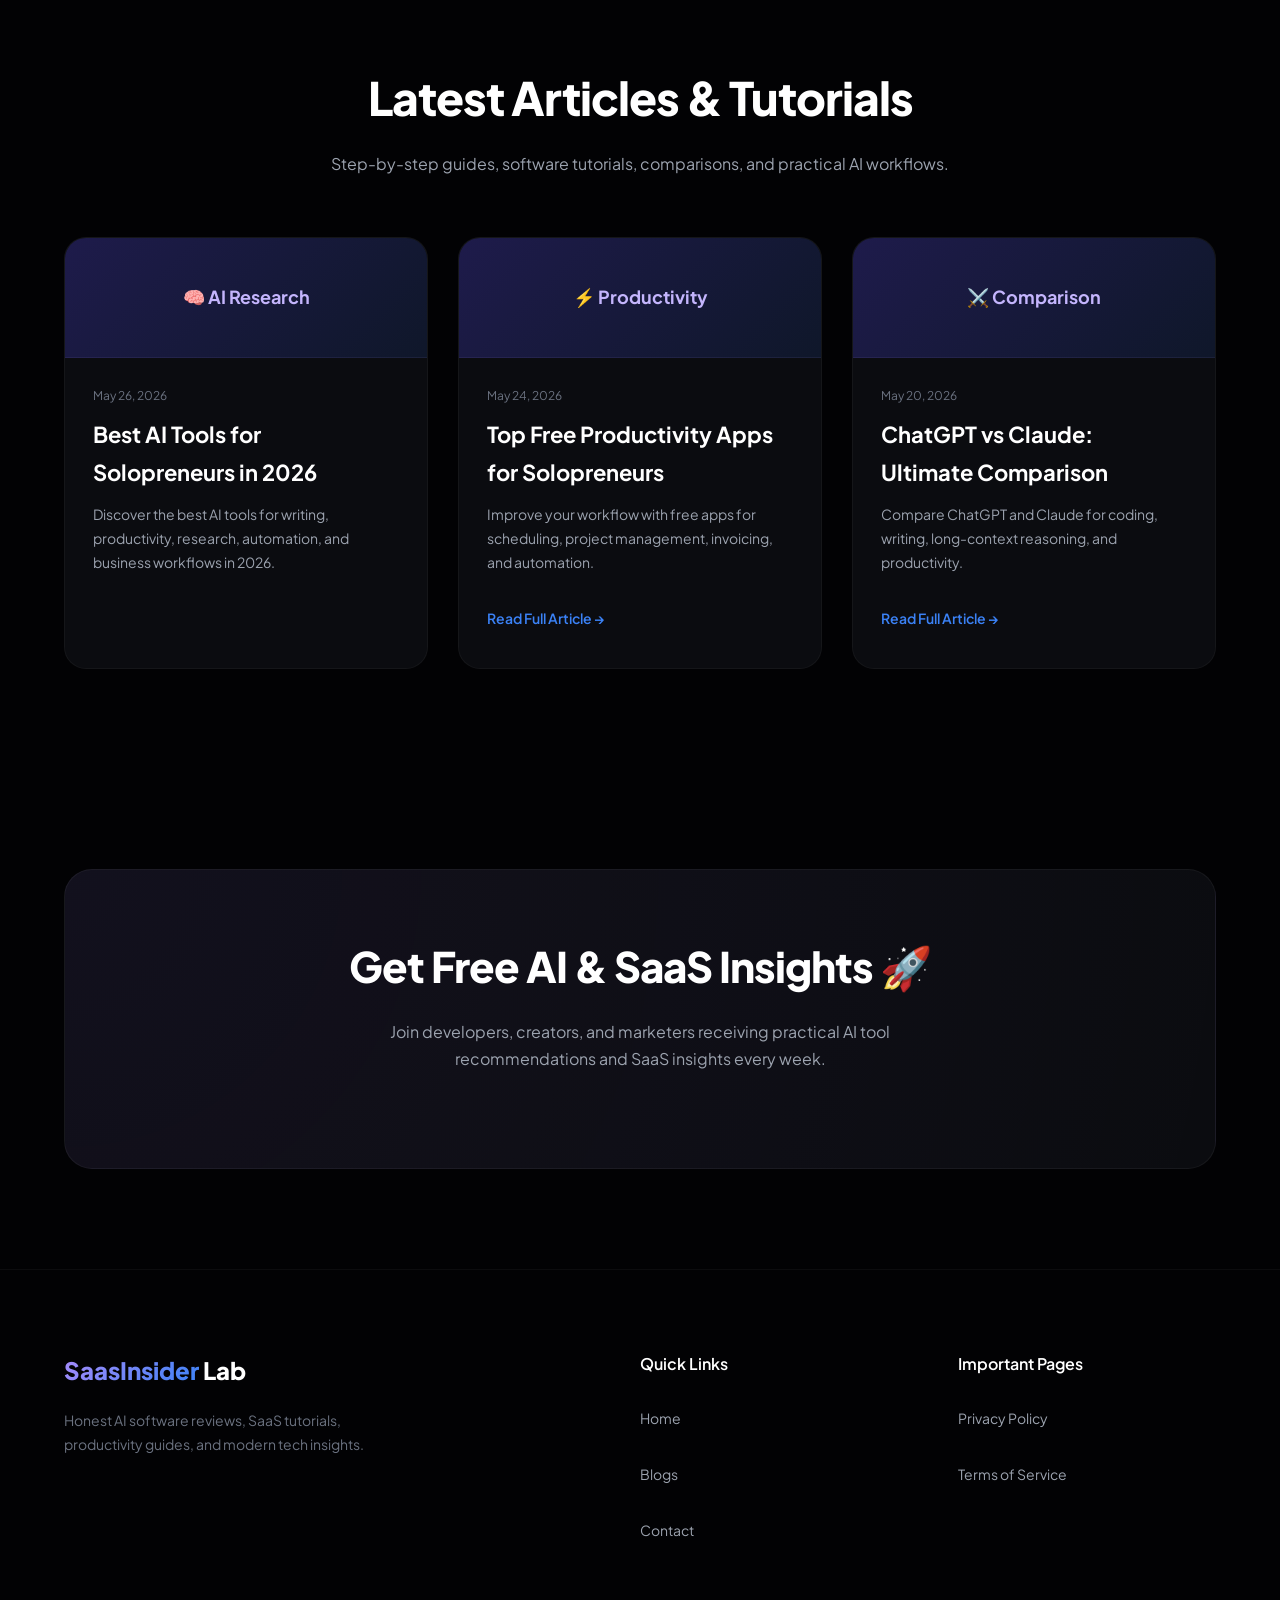
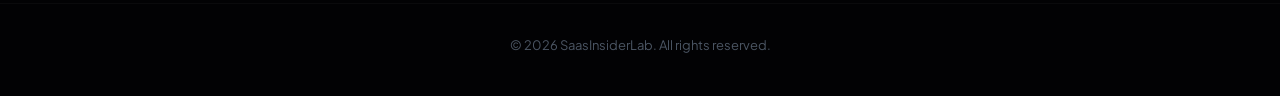
==== commit 36be2a92: "Update index.html" ====
--- a/index.html
+++ b/index.html
@@ -61,18 +61,51 @@
     <!-- CSS -->
     <link rel="stylesheet" href="style.css">
 
-    <!-- STRUCTURED DATA -->
     <script type="application/ld+json">
 {
-    "@context": "https://schema.org",
-    "@type": "WebSite",
-    "name": "SaasInsiderLab",
-    "url": "https://saasinsiderlab.vercel.app/",
-    "description": "AI tools, SaaS software reviews, tutorials, and productivity guides.",
-    "publisher": {
-        "@type": "Organization",
-        "name": "SaasInsiderLab"
-    }
+  "@context":"https://schema.org",
+  "@type":"Organization",
+  "@id":"https://saasinsiderlab.vercel.app/#organization",
+  "name":"SaasInsiderLab",
+  "url":"https://saasinsiderlab.vercel.app/",
+  "logo":"https://saasinsiderlab.vercel.app/preview.jpg",
+  "description":"AI tools, SaaS software reviews, tutorials, comparisons, and productivity guides."
+}
+</script>
+
+    <script type="application/ld+json">
+{
+  "@context":"https://schema.org",
+  "@type":"WebSite",
+  "@id":"https://saasinsiderlab.vercel.app/#website",
+  "name":"SaasInsiderLab",
+  "url":"https://saasinsiderlab.vercel.app/",
+  "description":"AI tools, SaaS software reviews, tutorials, and productivity guides.",
+  "publisher":{
+    "@id":"https://saasinsiderlab.vercel.app/#organization"
+  },
+  "inLanguage":"en"
+}
+</script>
+
+    <script type="application/ld+json">
+{
+  "@context":"https://schema.org",
+  "@type":"WebPage",
+  "@id":"https://saasinsiderlab.vercel.app/#webpage",
+  "url":"https://saasinsiderlab.vercel.app/",
+  "name":"SaasInsiderLab | Best AI Tools & SaaS Software Reviews",
+  "description":"Discover the best AI tools, SaaS software, productivity apps, and digital platforms with honest reviews, tutorials, comparisons, and practical guides.",
+  "isPartOf":{
+    "@id":"https://saasinsiderlab.vercel.app/#website"
+  },
+  "about":{
+    "@id":"https://saasinsiderlab.vercel.app/#organization"
+  },
+  "primaryImageOfPage":{
+    "@type":"ImageObject",
+    "url":"https://saasinsiderlab.vercel.app/preview.jpg"
+  }
 }
 </script>
 
--- a/style.css
+++ b/style.css
@@ -147,6 +147,11 @@
     cursor: pointer;
     background: transparent;
     border: none;
+    /* FIX: ensure tap target is large enough on mobile */
+    min-width: 44px;
+    min-height: 44px;
+    align-items: center;
+    justify-content: center;
 }
 
 /* =========================
@@ -222,6 +227,8 @@
     align-items: center;
     justify-content: center;
     transition: var(--transition);
+    /* FIX: minimum tap target for touch devices */
+    min-height: 44px;
 }
 
 .primary-btn {
@@ -257,6 +264,8 @@
     filter: blur(140px);
     opacity: 0.4;
     z-index: 1;
+    /* FIX: prevent blur orbs from creating horizontal scroll */
+    pointer-events: none;
 }
 
 .blur.one {
@@ -343,7 +352,8 @@
 .card-grid,
 .blog-grid {
     display: grid;
-    grid-template-columns: repeat(auto-fit, minmax(320px, 1fr));
+    /* FIX: changed minmax from 320px to 280px to prevent overflow on narrow screens */
+    grid-template-columns: repeat(auto-fit, minmax(280px, 1fr));
     gap: 30px;
 }
 
@@ -439,6 +449,10 @@
     color: var(--blue);
     font-size: 14px;
     font-weight: 600;
+    /* FIX: minimum tap target */
+    display: inline-block;
+    min-height: 44px;
+    line-height: 44px;
 }
 
 .read-more:hover {
@@ -520,6 +534,8 @@
     font-weight: 700;
     cursor: pointer;
     transition: var(--transition);
+    /* FIX: minimum tap target */
+    min-height: 44px;
 }
 
 .newsletter-form button:hover {
@@ -658,11 +674,14 @@
     font-size: 15px;
     font-family: inherit;
     transition: var(--transition);
+    /* FIX: prevent iOS zoom on input focus (font-size must be >= 16px) */
+    font-size: 16px;
 }
 
 .form-group textarea {
     min-height: 160px;
     resize: vertical;
+    font-size: 16px;
 }
 
 .form-group input:focus,
@@ -788,6 +807,10 @@
 .footer-links a {
     color: var(--text-secondary);
     font-size: 14px;
+    /* FIX: minimum tap target for footer links */
+    min-height: 44px;
+    display: flex;
+    align-items: center;
 }
 
 .footer-links a:hover {
@@ -824,7 +847,55 @@
 }
 
 /* =========================
-   MOBILE RESPONSIVE
+   FEATURED IMAGE + ARTICLE IMAGE
+========================= */
+
+.featured-image-block {
+    margin: 30px 0;
+    /* FIX: ensure block doesn't overflow container */
+    width: 100%;
+    max-width: 100%;
+}
+
+/* FIX: .article-image was used in HTML but had no CSS definition — added here */
+.article-image {
+    margin: 24px 0;
+    width: 100%;
+    max-width: 100%;
+}
+
+.article-image img,
+.featured-image {
+    width: 100%;
+    height: auto;
+    display: block;
+    border-radius: 16px;
+    /* FIX: prevent images from overflowing their containers */
+    max-width: 100%;
+}
+
+/* =========================
+   FAQ — UNIFIED SYSTEM
+   FIX: style.css had display:none/display:block which conflicts
+   with the blog page's max-height transition system.
+   Removed old .faq-answer / .faq-answer.active display rules.
+   The blog page uses .faq-item.open via its own <style> block.
+   script.js FAQ handler is superseded by the inline script on
+   the blog page; keeping only the display fallback for other
+   pages that may use the old .active class system.
+========================= */
+
+/* For pages NOT using the blog's max-height system */
+.faq-answer:not([style]) {
+    display: none;
+}
+
+.faq-answer.active:not([style]) {
+    display: block;
+}
+
+/* =========================
+   MOBILE RESPONSIVE — 900px
 ========================= */
 
 @media (max-width: 900px) {
@@ -842,14 +913,19 @@
     }
 }
 
+/* =========================
+   MOBILE RESPONSIVE — 768px
+========================= */
+
 @media (max-width: 768px) {
 
     section {
-        padding: 80px 0;
+        padding: 60px 0;
     }
 
     .hero {
-        padding: 120px 0 70px;
+        /* FIX: reduced from 120px to 90px top padding on mobile */
+        padding: 90px 0 50px;
     }
 
     .hero h1 {
@@ -869,6 +945,11 @@
 
     .newsletter-box h2 {
         font-size: 34px;
+    }
+
+    /* FIX: reduce newsletter box side padding so content isn't cramped */
+    .newsletter-box {
+        padding: 44px 24px;
     }
 
     .stats-grid {
@@ -897,6 +978,8 @@
         flex-direction: column;
         display: none;
         text-align: center;
+        /* FIX: ensure mobile menu appears above page content */
+        z-index: 998;
     }
 
     .nav-links.active {
@@ -904,7 +987,7 @@
     }
 
     .menu-toggle {
-        display: block;
+        display: flex;
     }
 
     .card-grid,
@@ -928,16 +1011,32 @@
     .policy-block h2 {
         font-size: 24px;
     }
-}
-
-/* =========================
-   SMALL MOBILE
+
+    /* FIX: tool-info-table first column was white-space:nowrap + 180px
+       forcing horizontal scroll on mobile. Override to wrap and auto width. */
+    .tool-info-table td:first-child {
+        white-space: normal;
+        width: auto;
+        min-width: 100px;
+    }
+
+    /* FIX: reduce blog-hero blur orb sizes so they don't overflow on mobile */
+    .blog-hero .blur.one,
+    .blog-hero .blur.two {
+        width: 260px;
+        height: 260px;
+    }
+}
+
+/* =========================
+   SMALL MOBILE — 480px
 ========================= */
 
 @media (max-width: 480px) {
 
     .hero h1 {
-        font-size: 38px;
+        font-size: 32px;
+        letter-spacing: -0.5px;
     }
 
     .primary-btn,
@@ -946,12 +1045,12 @@
     }
 
     .newsletter-box {
-        padding: 45px 24px;
+        padding: 36px 18px;
     }
 
     .tool-card,
     .blog-content {
-        padding: 24px;
+        padding: 20px 18px;
     }
 
     .contact-icon {
@@ -967,14 +1066,35 @@
     .privacy-card {
         border-radius: 24px;
     }
-}
-
-.featured-image-block {
-    margin: 30px 0;
-}
-
-.featured-image {
-    width: 100%;
-    border-radius: 20px;
-    display: block;
-}
+
+    /* FIX: section-title headings still too large on very small screens */
+    .section-title h1,
+    .section-title h2 {
+        font-size: 28px;
+        letter-spacing: -0.5px;
+    }
+
+    /* FIX: stat numbers too large on very small screens */
+    .stat-item h3 {
+        font-size: 30px;
+    }
+
+    /* FIX: blog-img-placeholder padding too tall on small screens */
+    .blog-img-placeholder {
+        padding: 28px;
+    }
+
+    /* FIX: footer padding reduction */
+    footer {
+        padding: 60px 0 30px;
+    }
+
+    /* FIX: tool info table — stack label and value on very small screens */
+    .tool-info-table {
+        font-size: 0.82rem;
+    }
+
+    .tool-info-table td {
+        padding: 10px 12px;
+    }
+}
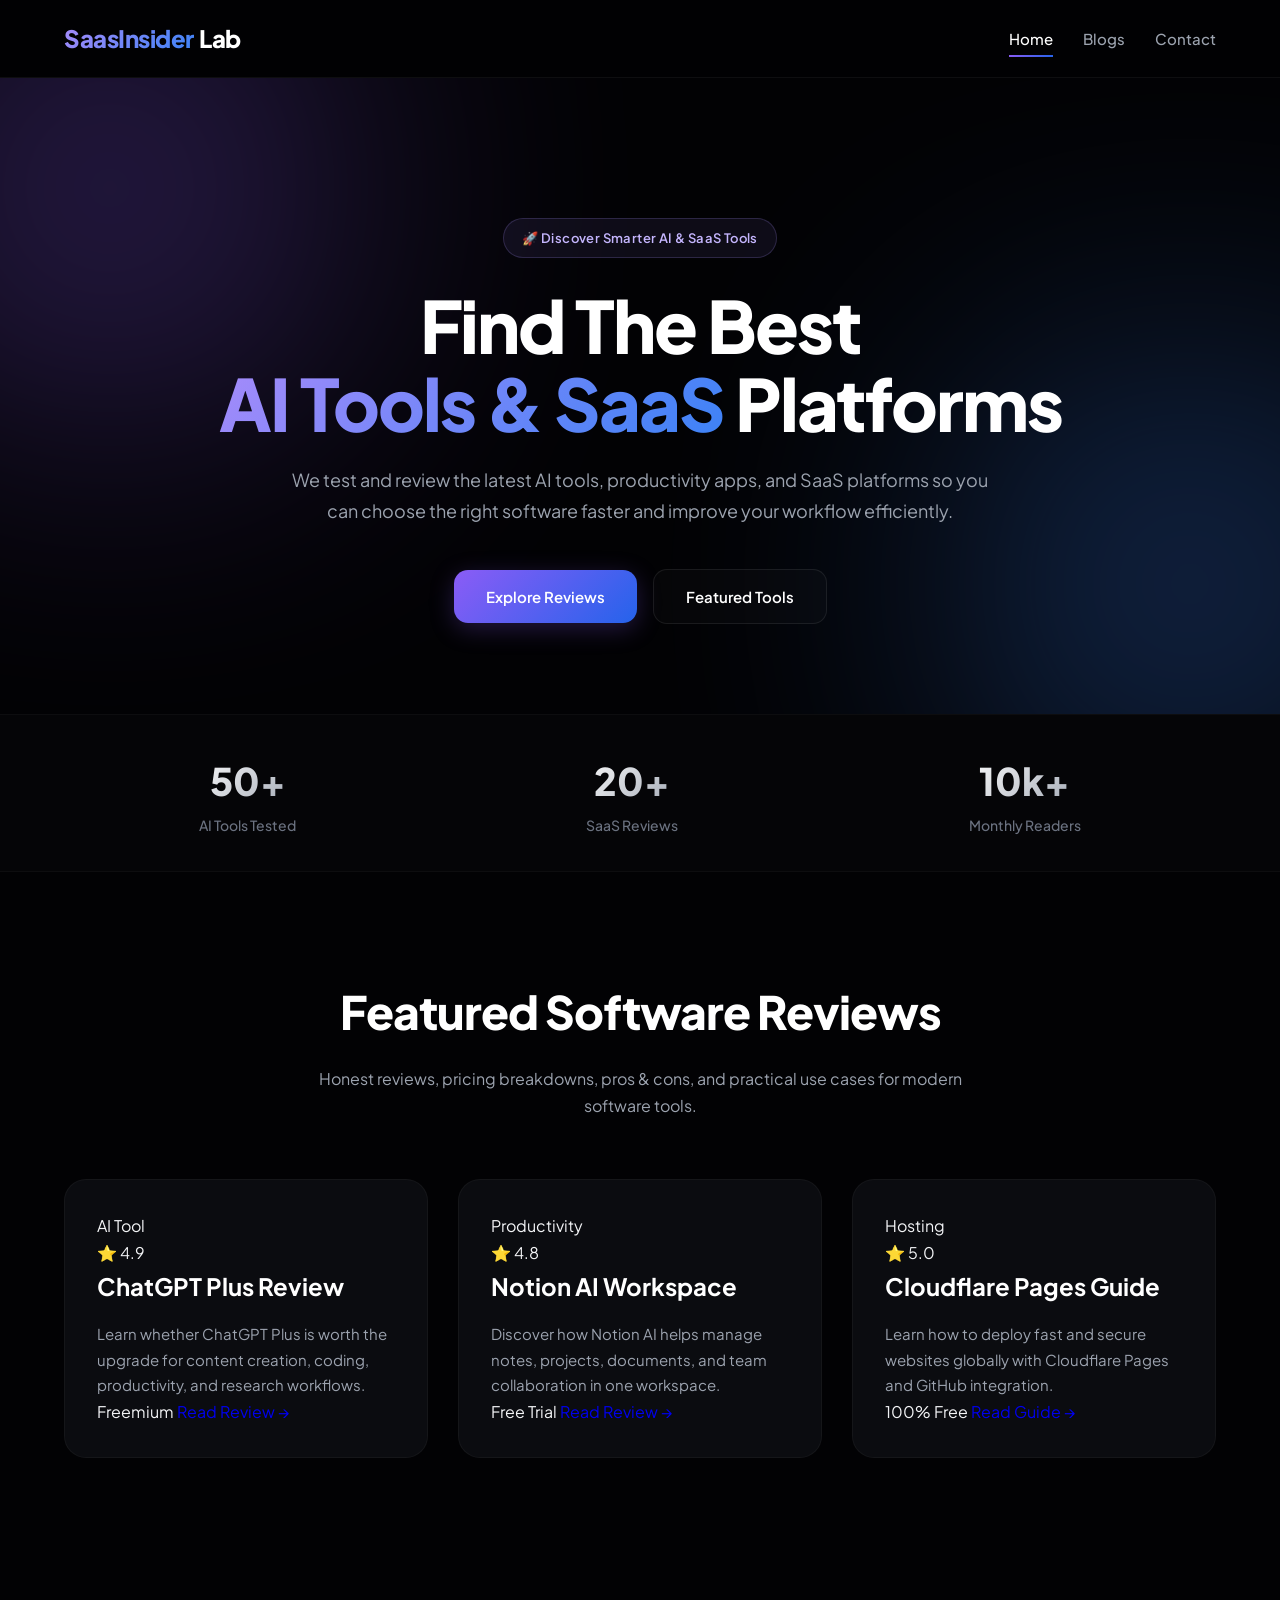
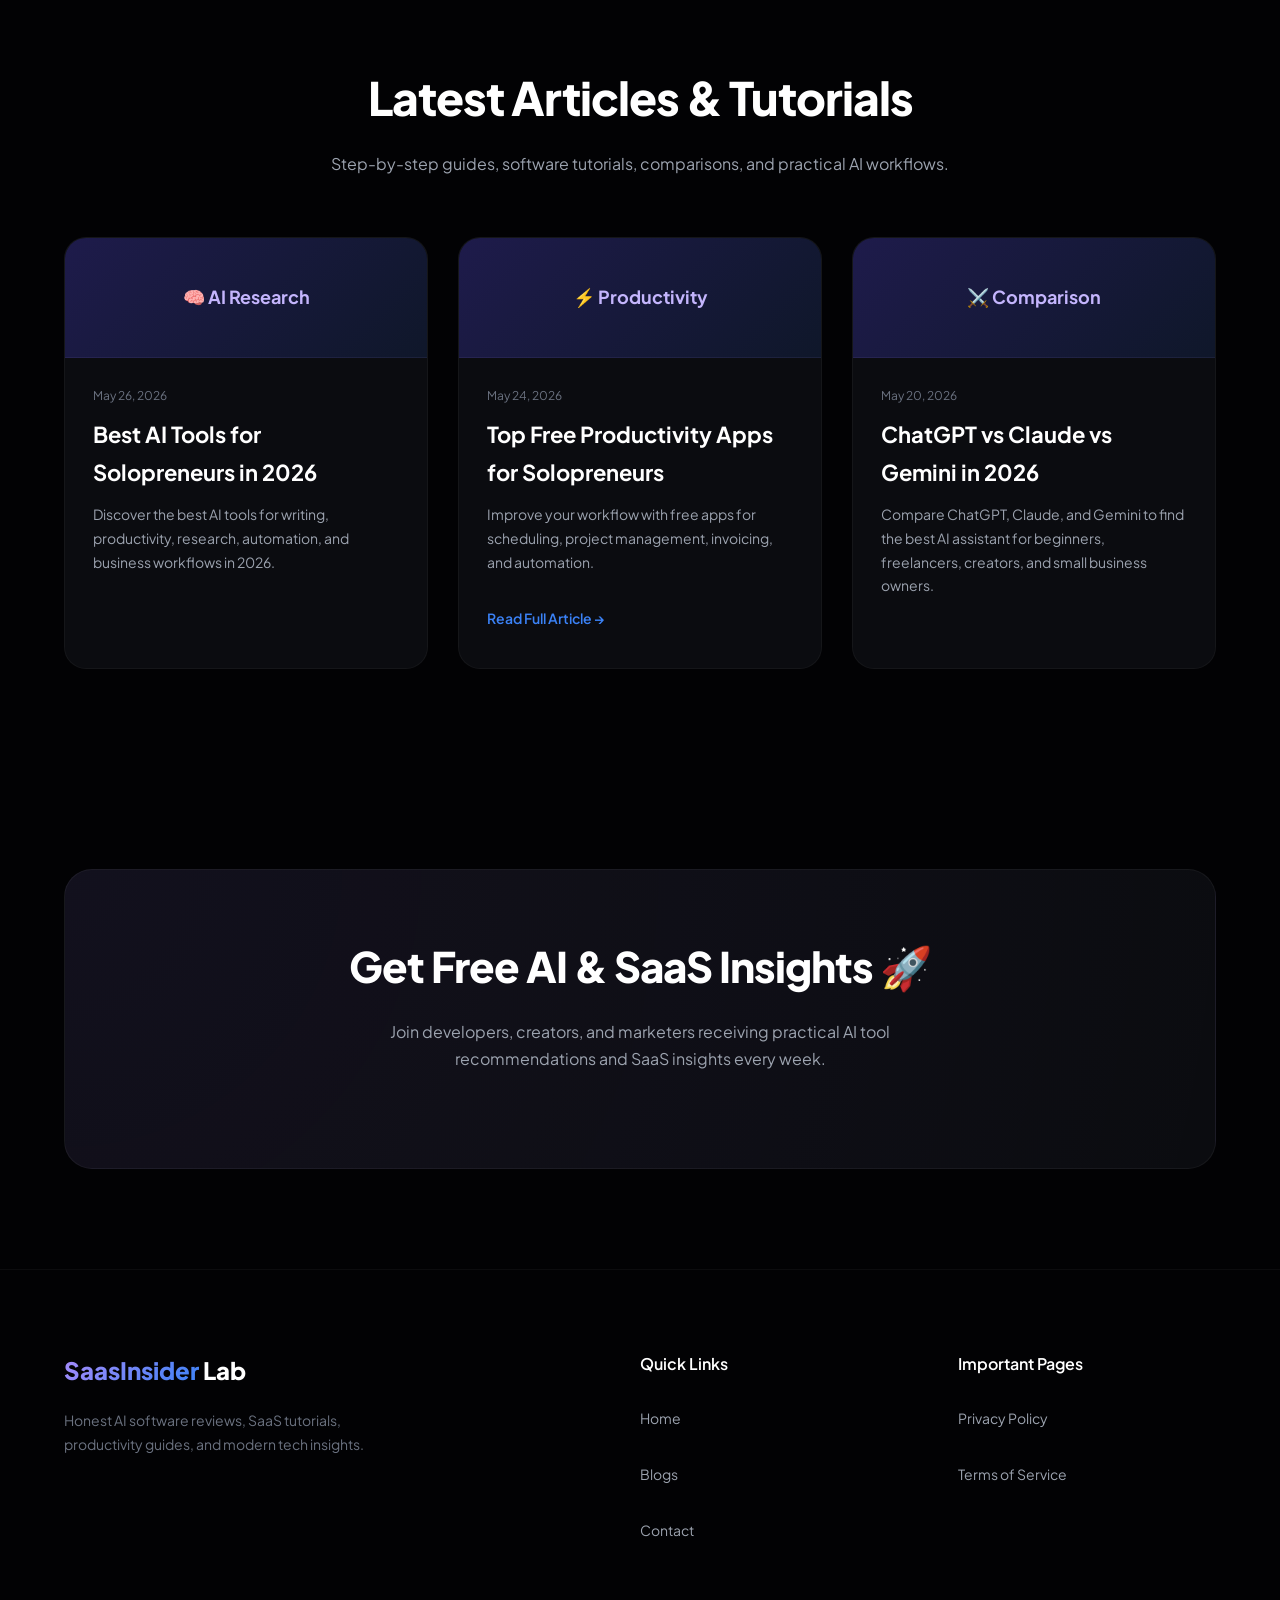
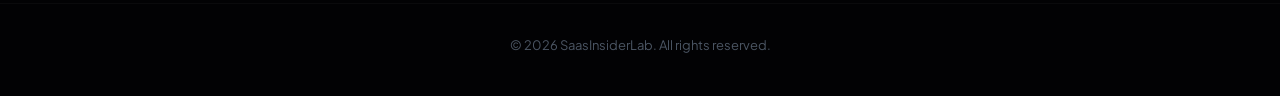
==== commit 987ffe00: "Update index.html" ====
--- a/index.html
+++ b/index.html
@@ -384,19 +384,14 @@
                         <span class="date">May 20, 2026</span>
 
                         <h3>
-                            <a href="chatgpt-vs-claude.html">
-                                ChatGPT vs Claude: Ultimate Comparison
+                            <a href="chatgpt-vs-claude-vs-gemini-2026.html">
+                                ChatGPT vs Claude vs Gemini in 2026
                             </a>
                         </h3>
 
                         <p>
-                            Compare ChatGPT and Claude for coding,
-                            writing, long-context reasoning, and productivity.
+                            Compare ChatGPT, Claude, and Gemini to find the best AI assistant for beginners, freelancers, creators, and small business owners.
                         </p>
-
-                        <a href="chatgpt-vs-claude.html" class="read-more">
-                            Read Full Article →
-                        </a>
 
                     </div>
 
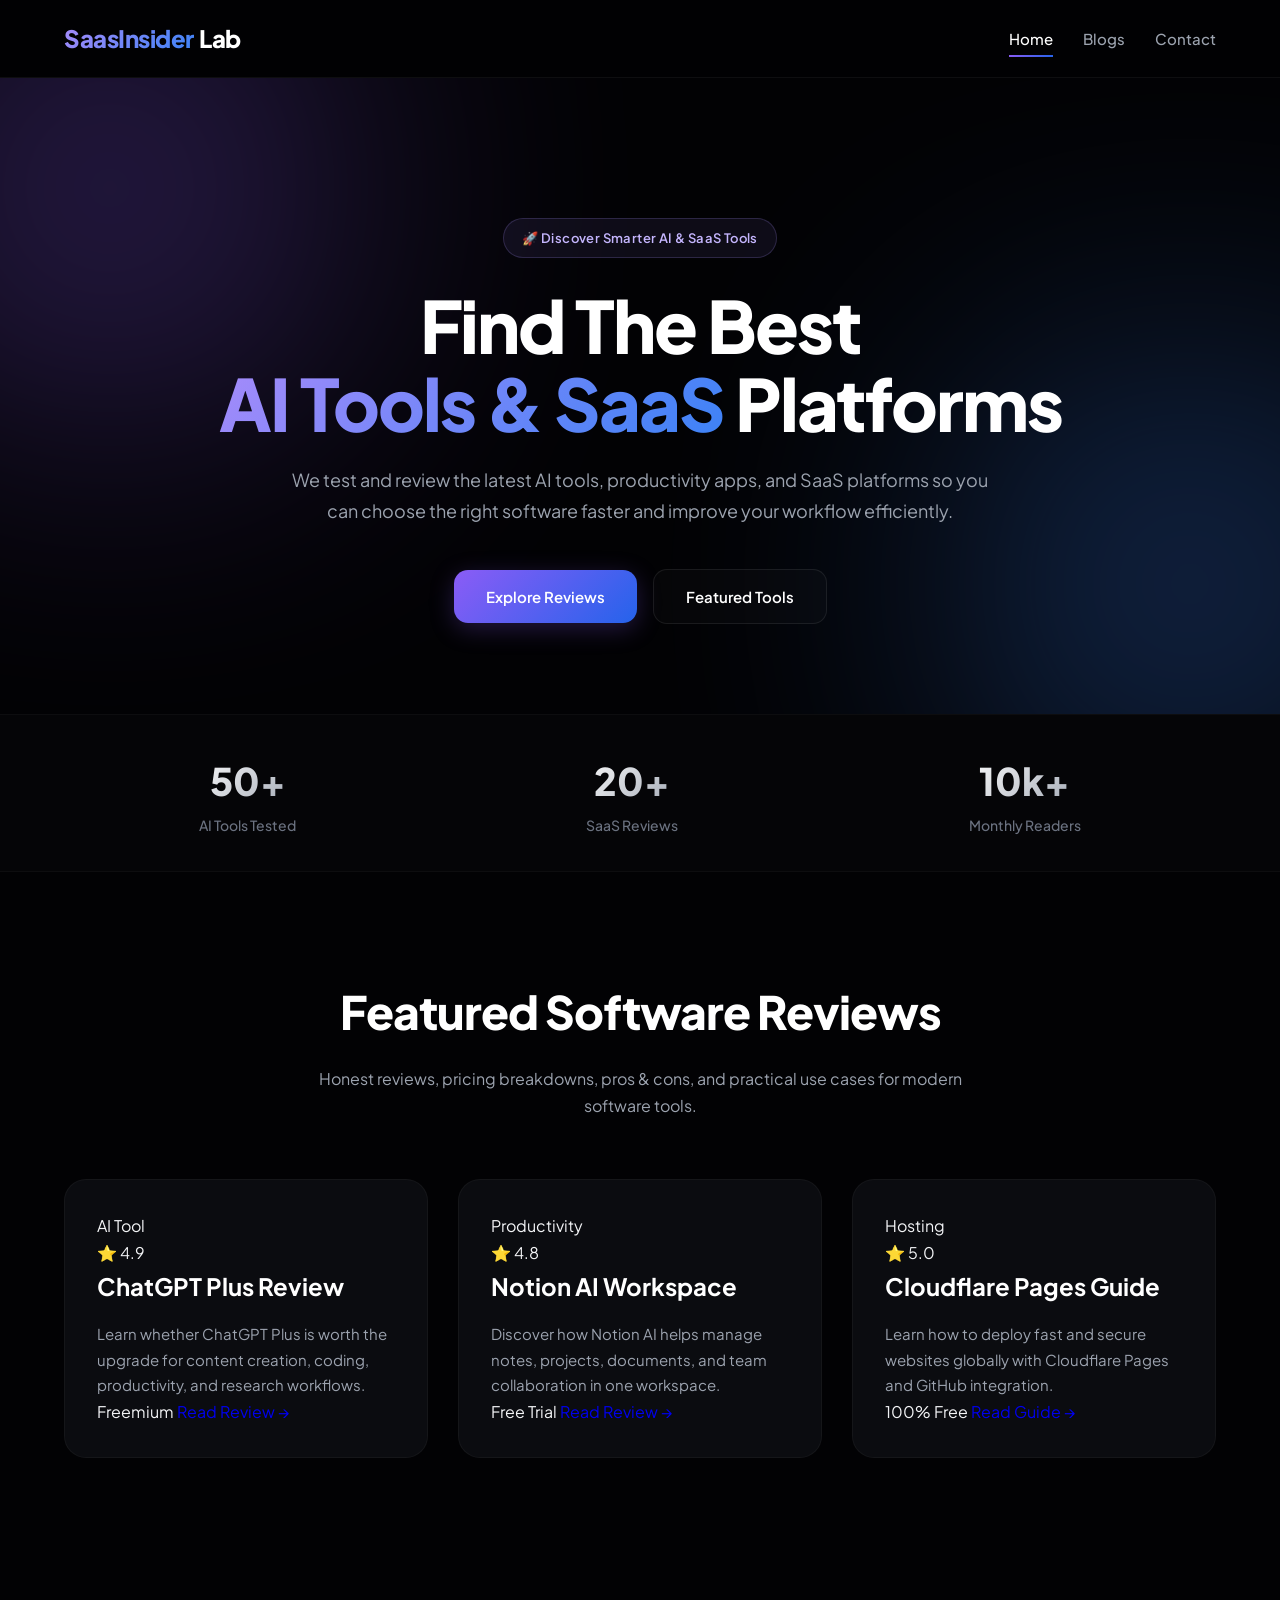
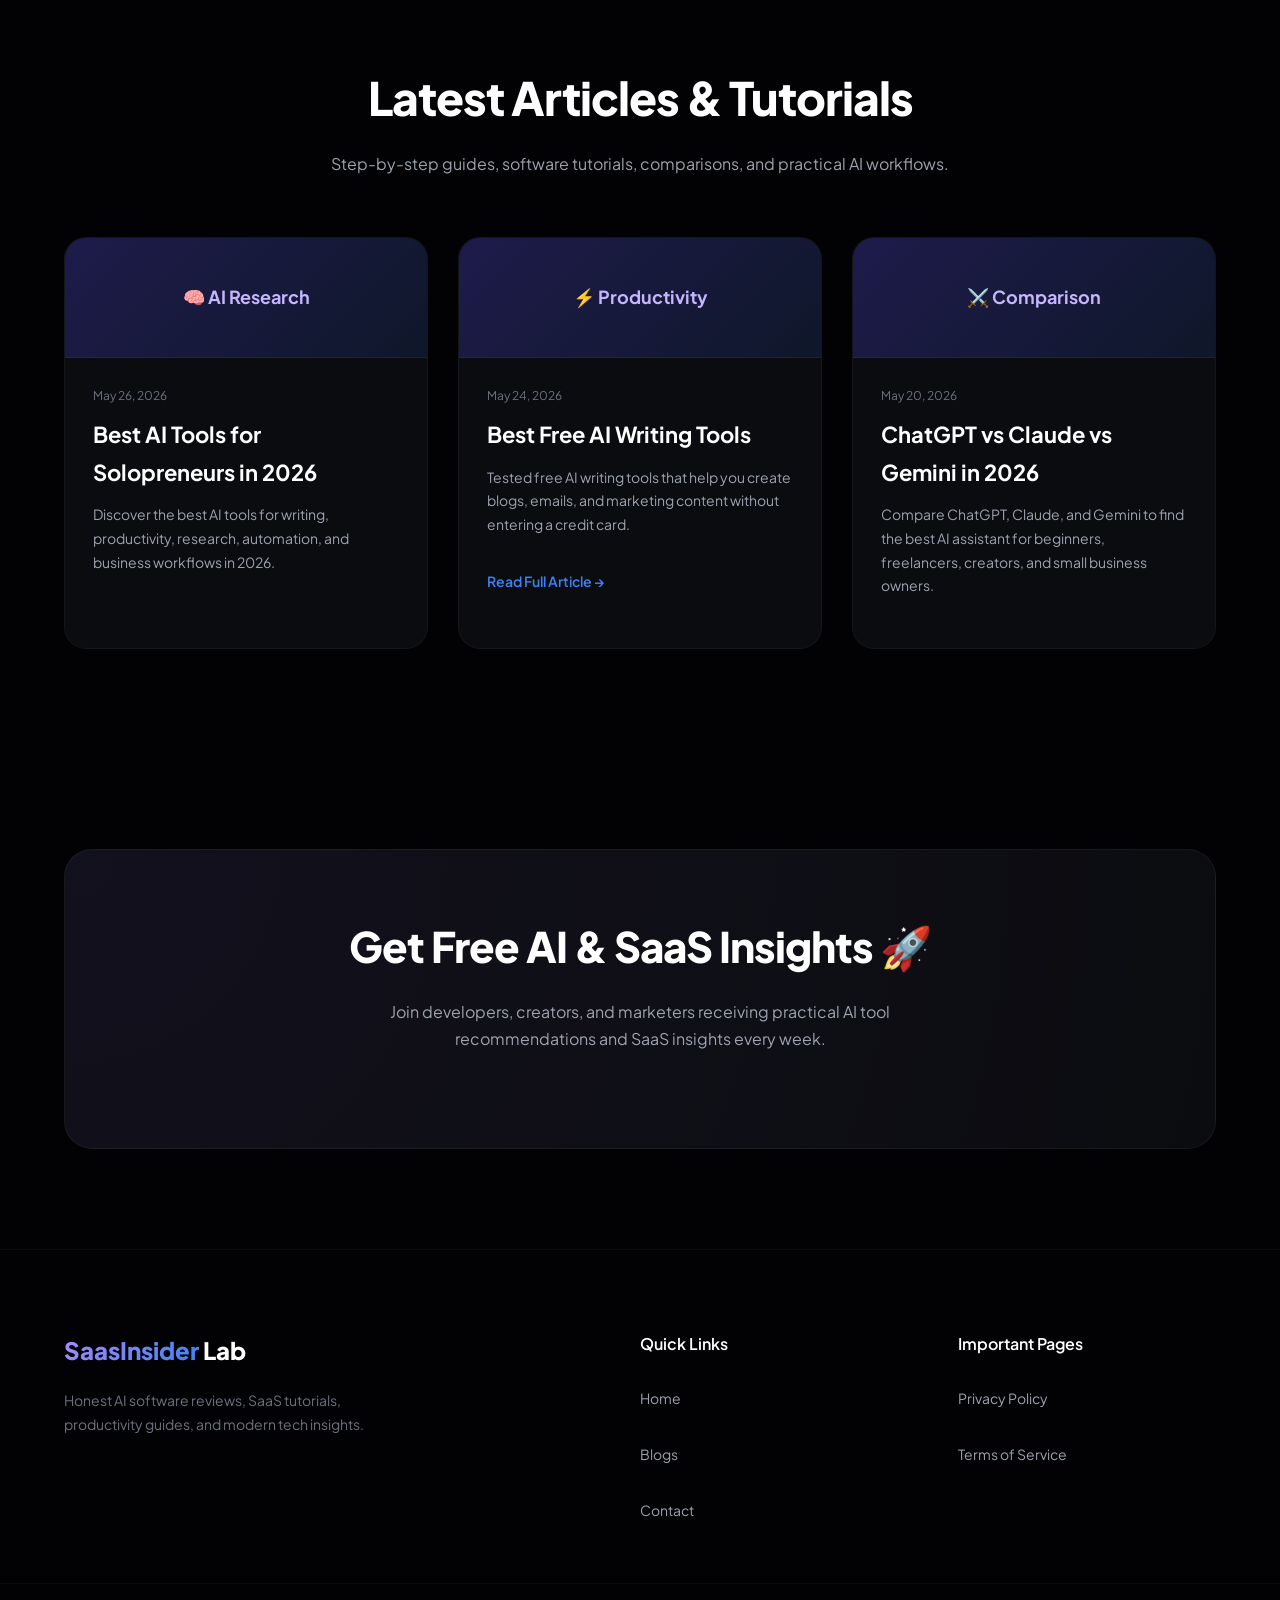
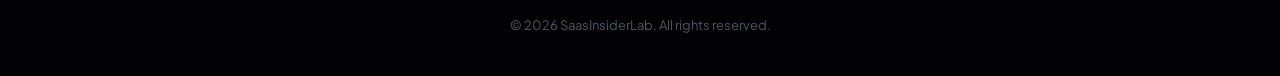
==== commit 865d7032: "Update index.html" ====
--- a/index.html
+++ b/index.html
@@ -354,14 +354,13 @@
                         <span class="date">May 24, 2026</span>
 
                         <h3>
-                            <a href="free-productivity-apps.html">
-                                Top Free Productivity Apps for Solopreneurs
+                            <a href="best-free-ai-writing-tools.html">
+                                Best Free AI Writing Tools
                             </a>
                         </h3>
 
                         <p>
-                            Improve your workflow with free apps for scheduling,
-                            project management, invoicing, and automation.
+                            Tested free AI writing tools that help you create blogs, emails, and marketing content without entering a credit card.
                         </p>
 
                         <a href="free-productivity-apps.html" class="read-more">
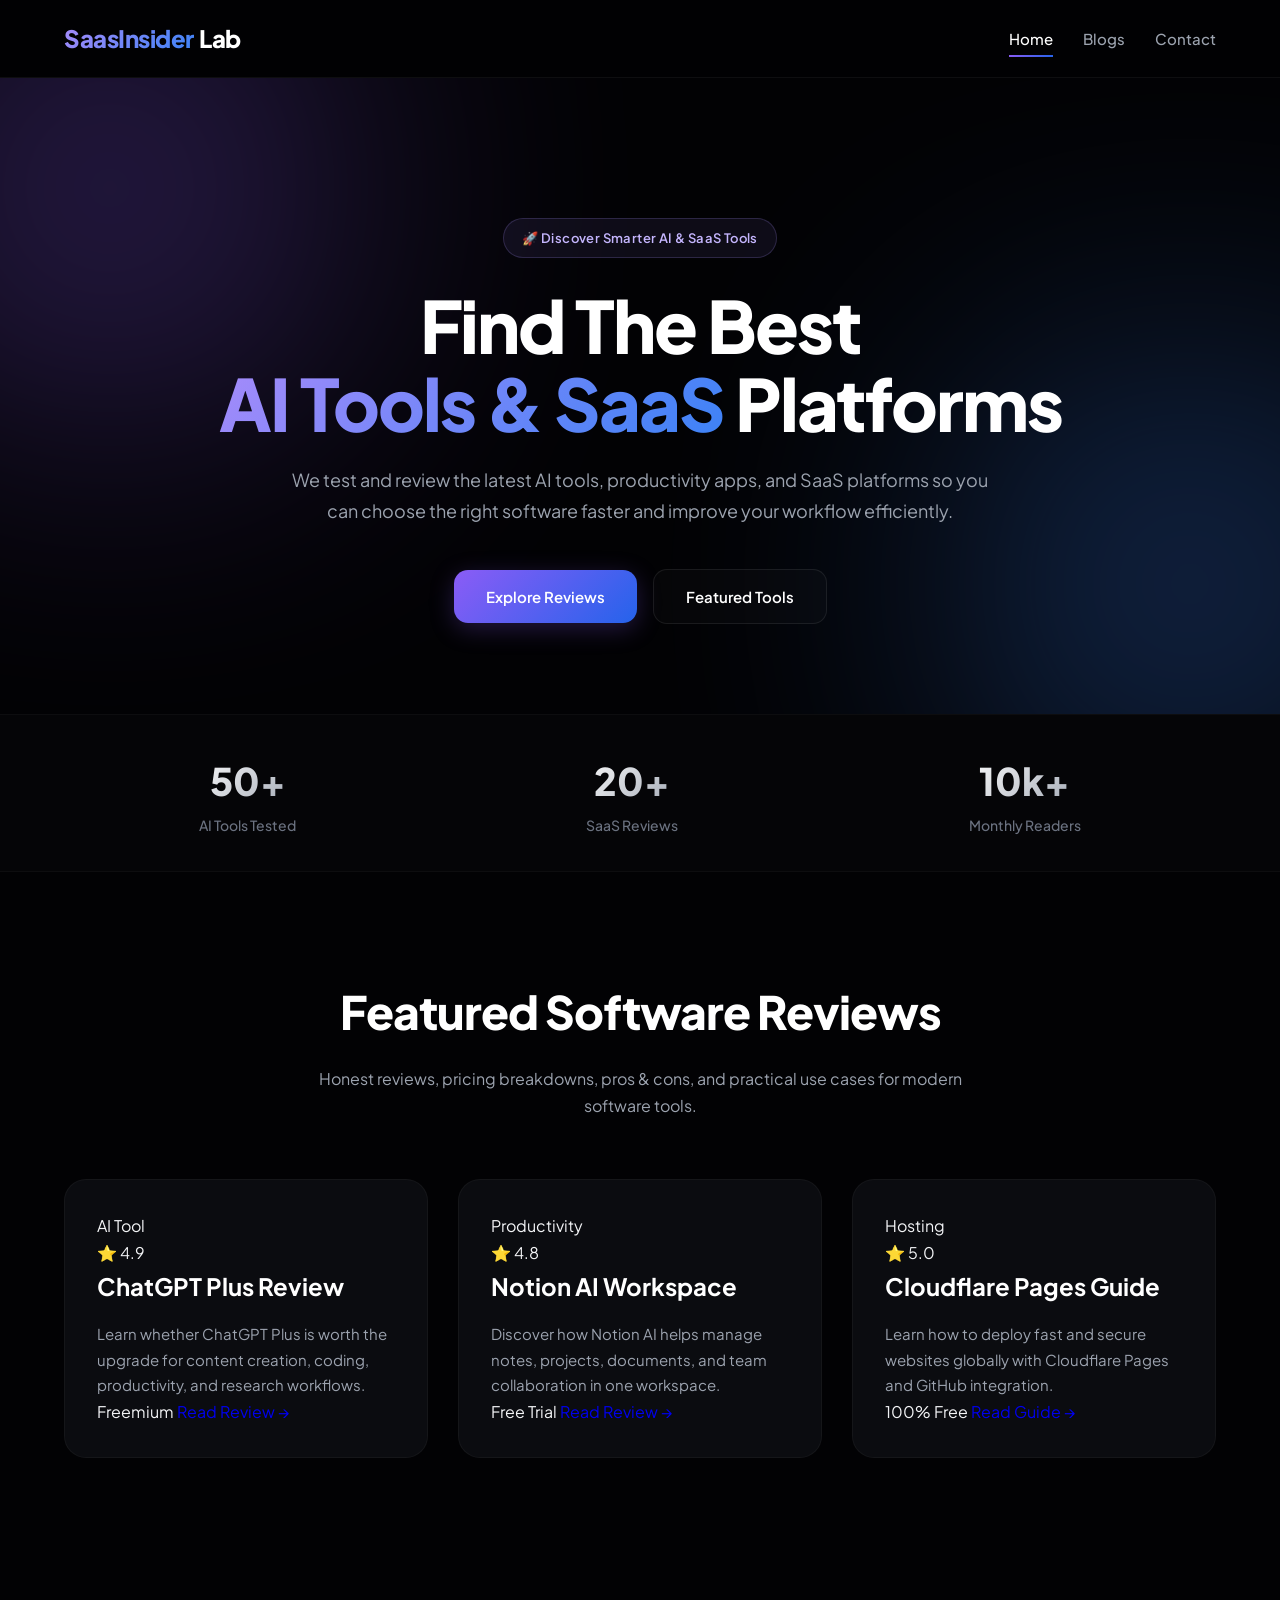
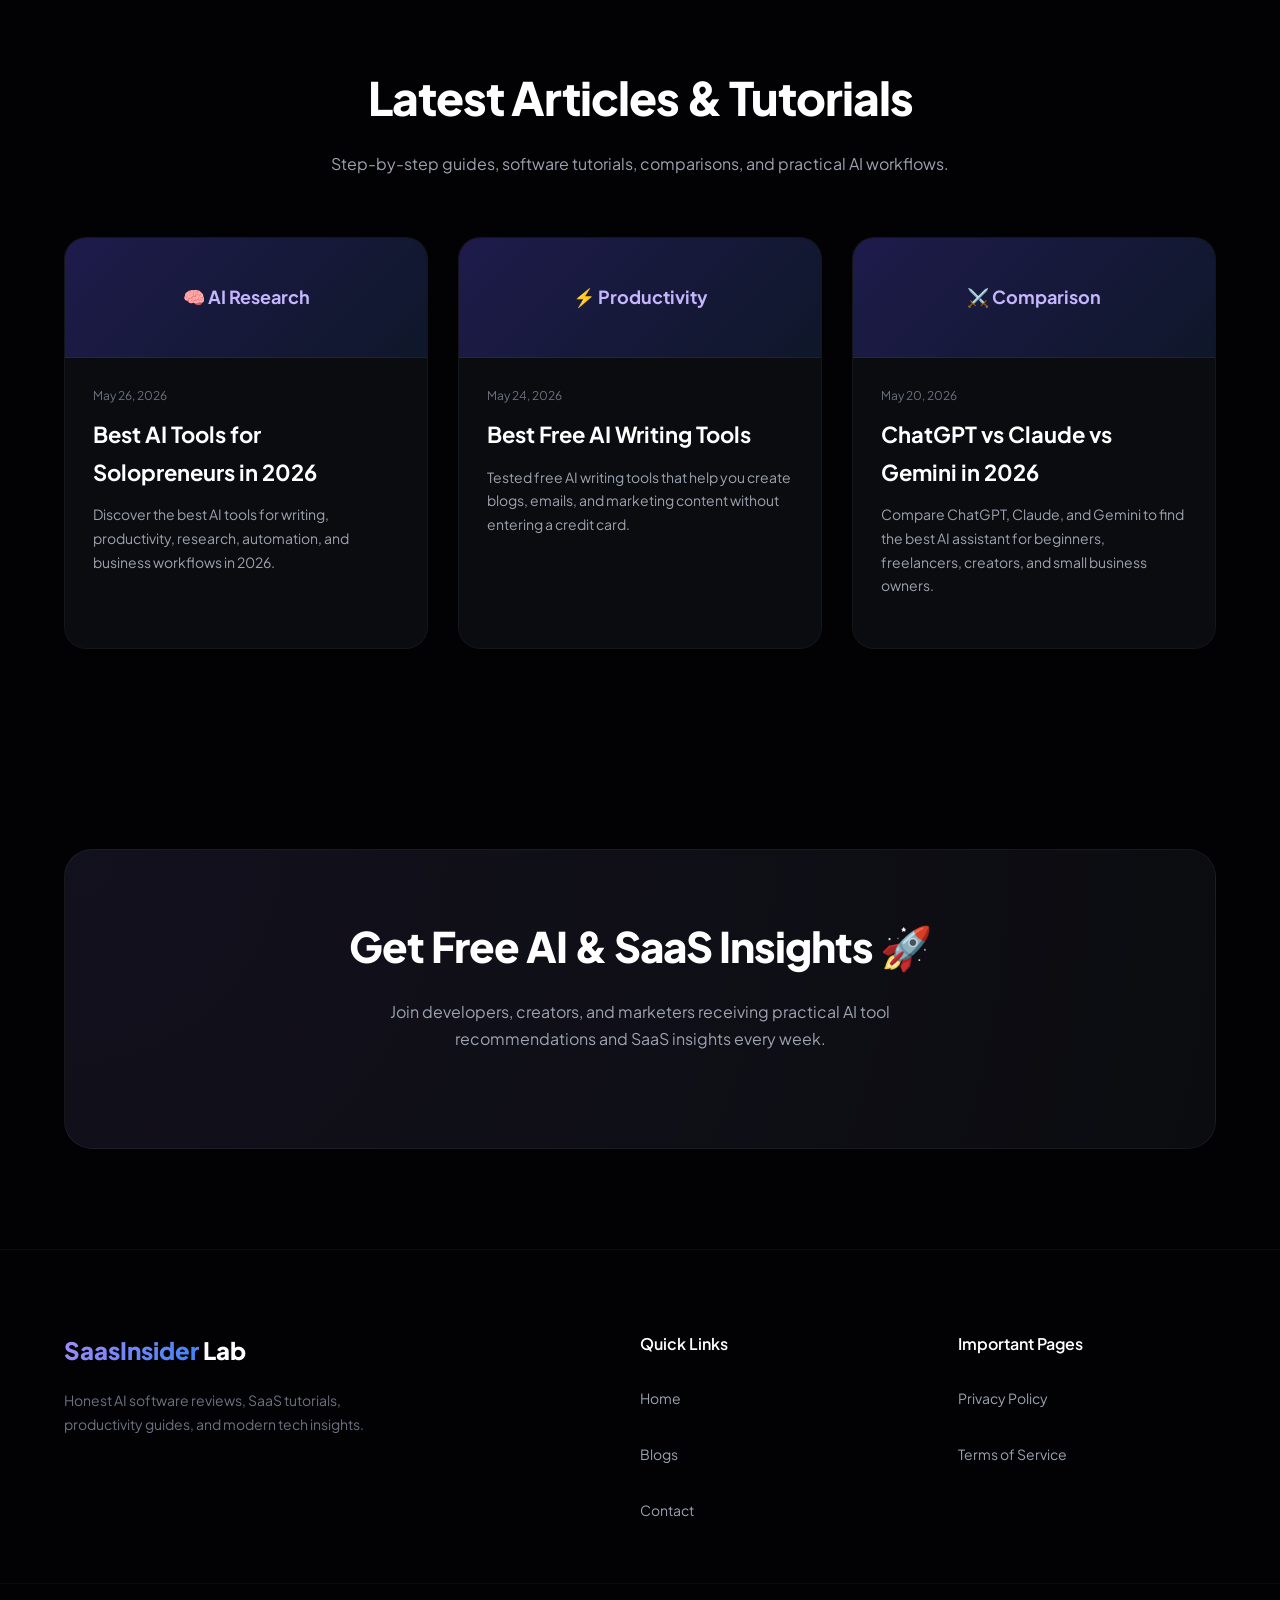
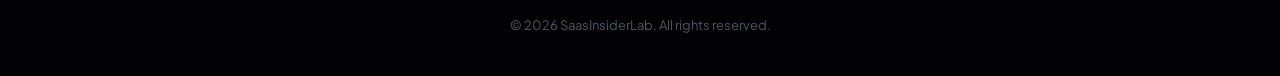
==== commit 4c560e9c: "Update index.html" ====
--- a/index.html
+++ b/index.html
@@ -363,10 +363,6 @@
                             Tested free AI writing tools that help you create blogs, emails, and marketing content without entering a credit card.
                         </p>
 
-                        <a href="free-productivity-apps.html" class="read-more">
-                            Read Full Article →
-                        </a>
-
                     </div>
 
                 </div>
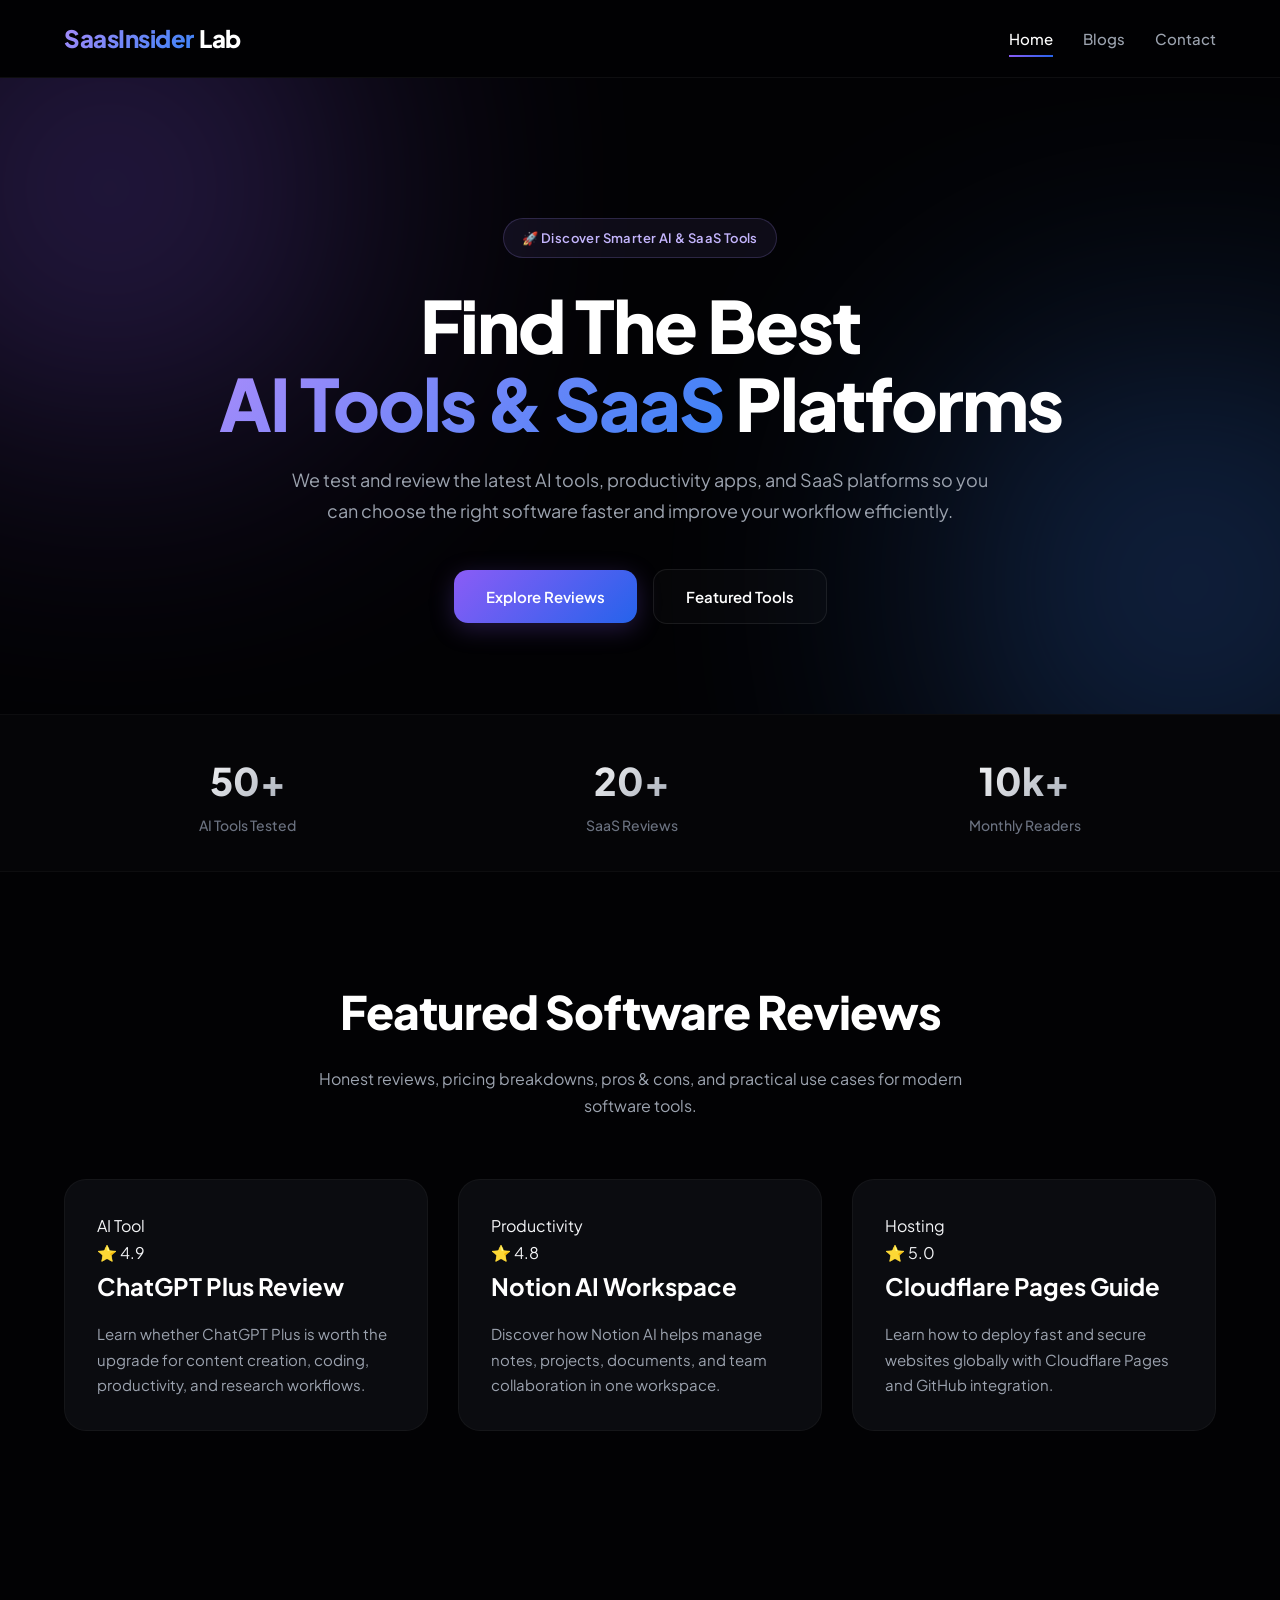
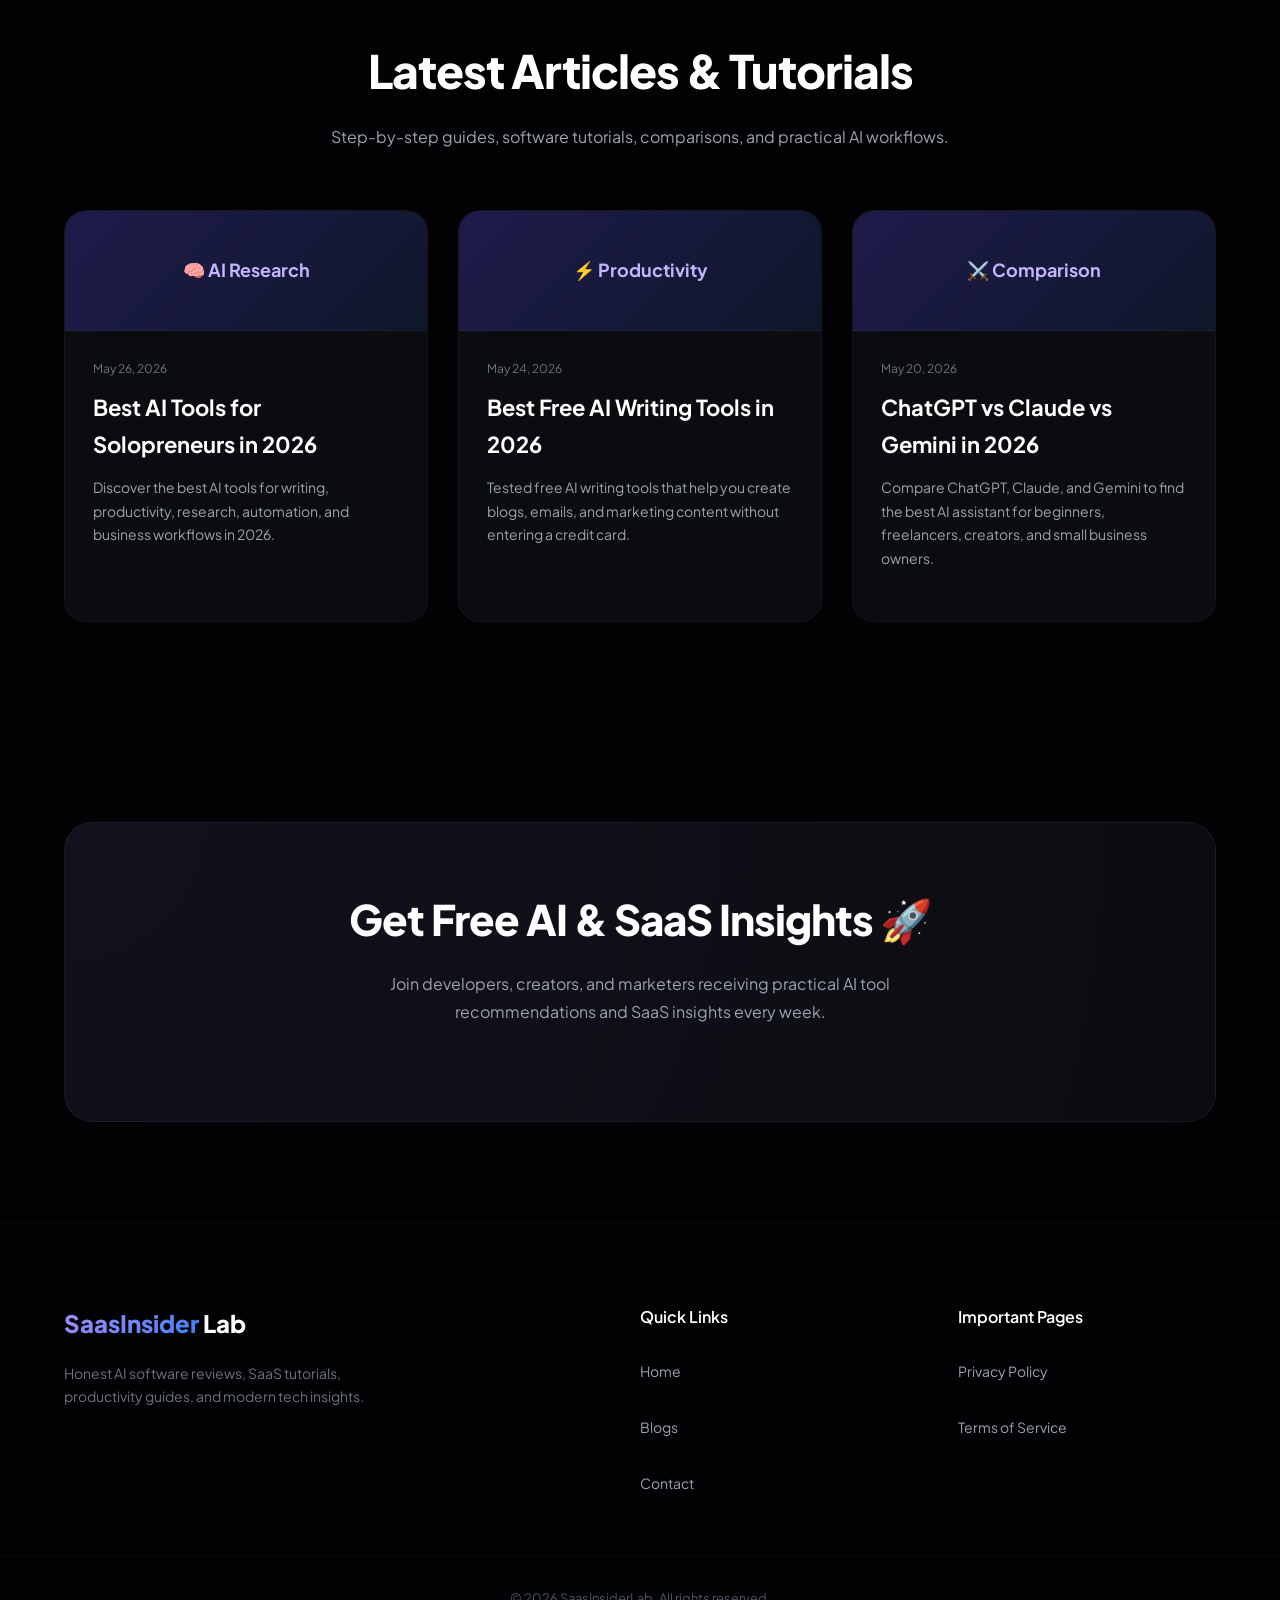
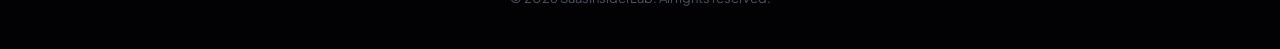
==== commit 3c1d16b2: "Update index.html" ====
--- a/index.html
+++ b/index.html
@@ -232,14 +232,6 @@
                         coding, productivity, and research workflows.
                     </p>
 
-                    <div class="card-footer">
-                        <span class="price-tag">Freemium</span>
-
-                        <a href="chatgpt-plus-review.html" class="arrow-btn">
-                            Read Review →
-                        </a>
-                    </div>
-
                 </div>
 
                 <!-- CARD 2 -->
@@ -257,14 +249,6 @@
                         projects, documents, and team collaboration in one workspace.
                     </p>
 
-                    <div class="card-footer">
-                        <span class="price-tag">Free Trial</span>
-
-                        <a href="notion-ai-review.html" class="arrow-btn">
-                            Read Review →
-                        </a>
-                    </div>
-
                 </div>
 
                 <!-- CARD 3 -->
@@ -281,14 +265,6 @@
                         Learn how to deploy fast and secure websites globally
                         with Cloudflare Pages and GitHub integration.
                     </p>
-
-                    <div class="card-footer">
-                        <span class="price-tag">100% Free</span>
-
-                        <a href="cloudflare-pages-guide.html" class="arrow-btn">
-                            Read Guide →
-                        </a>
-                    </div>
 
                 </div>
 
@@ -355,7 +331,7 @@
 
                         <h3>
                             <a href="best-free-ai-writing-tools.html">
-                                Best Free AI Writing Tools
+                                Best Free AI Writing Tools in 2026
                             </a>
                         </h3>
 
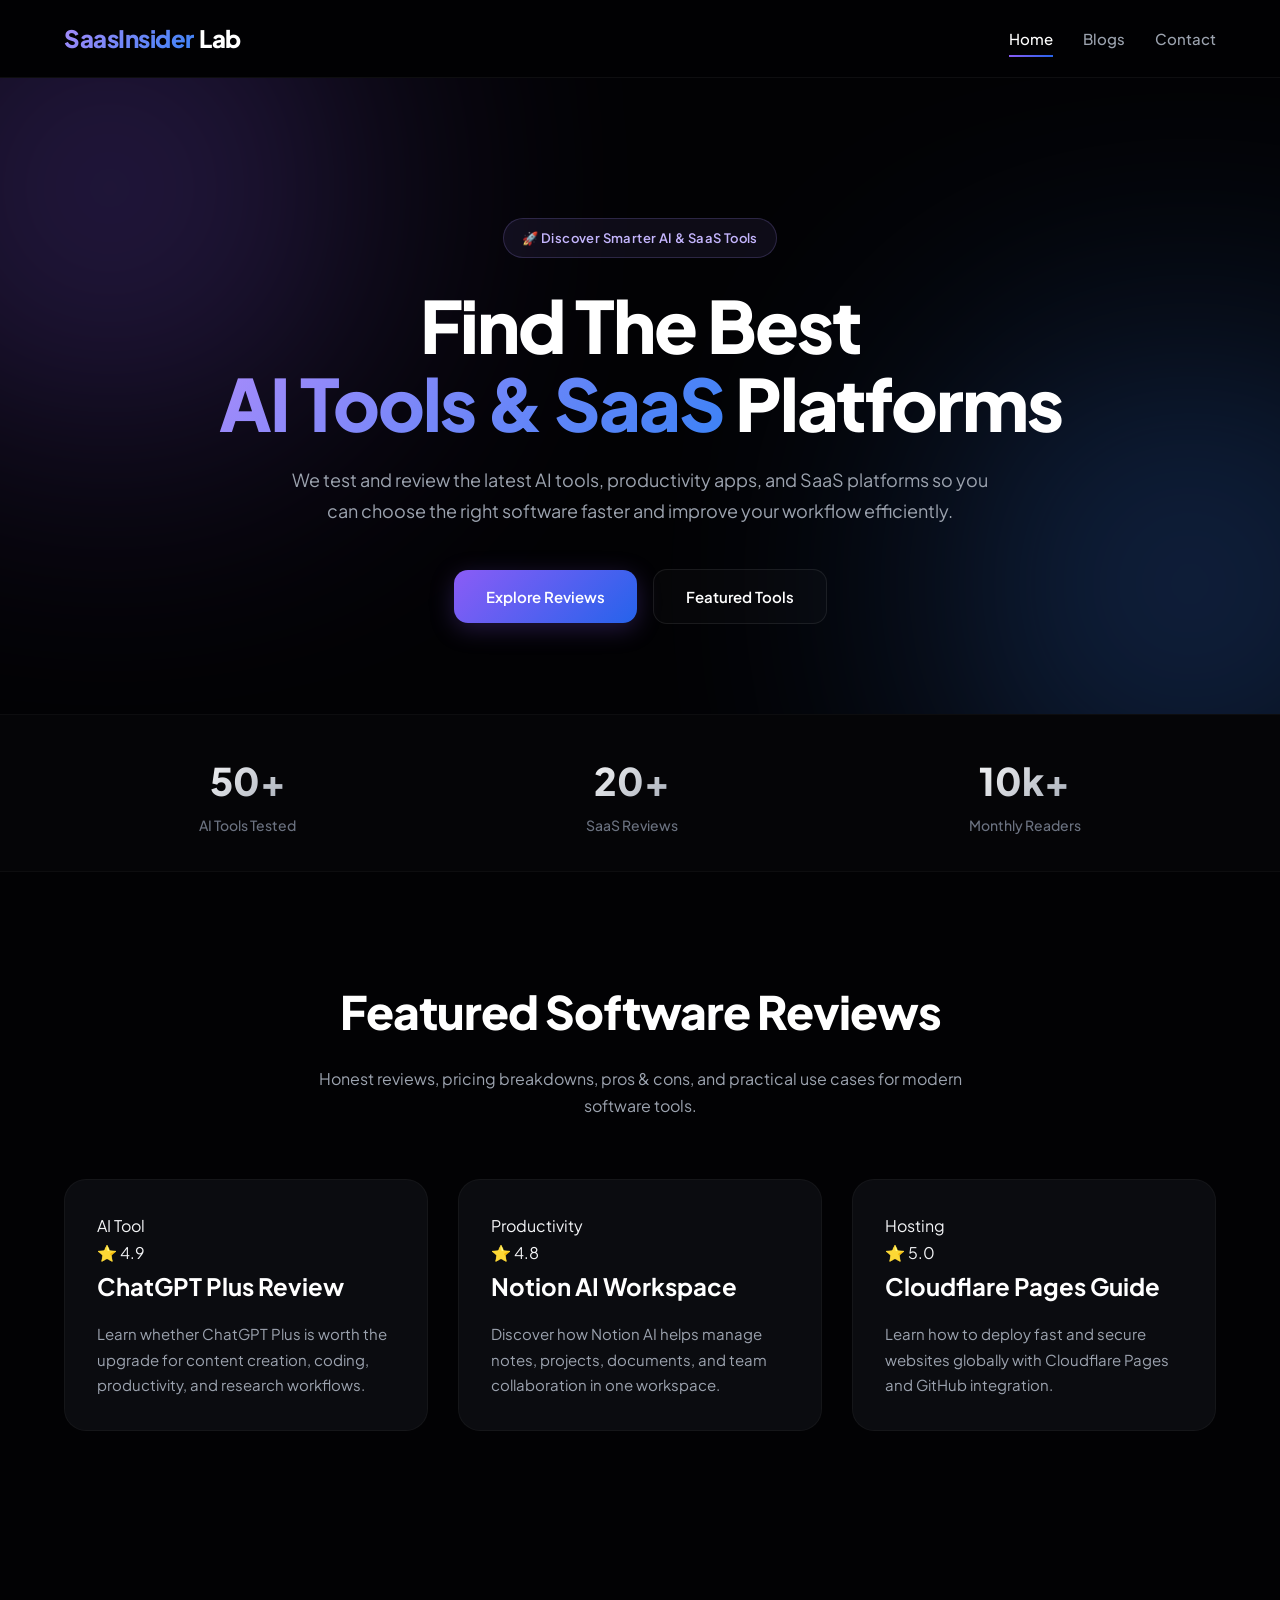
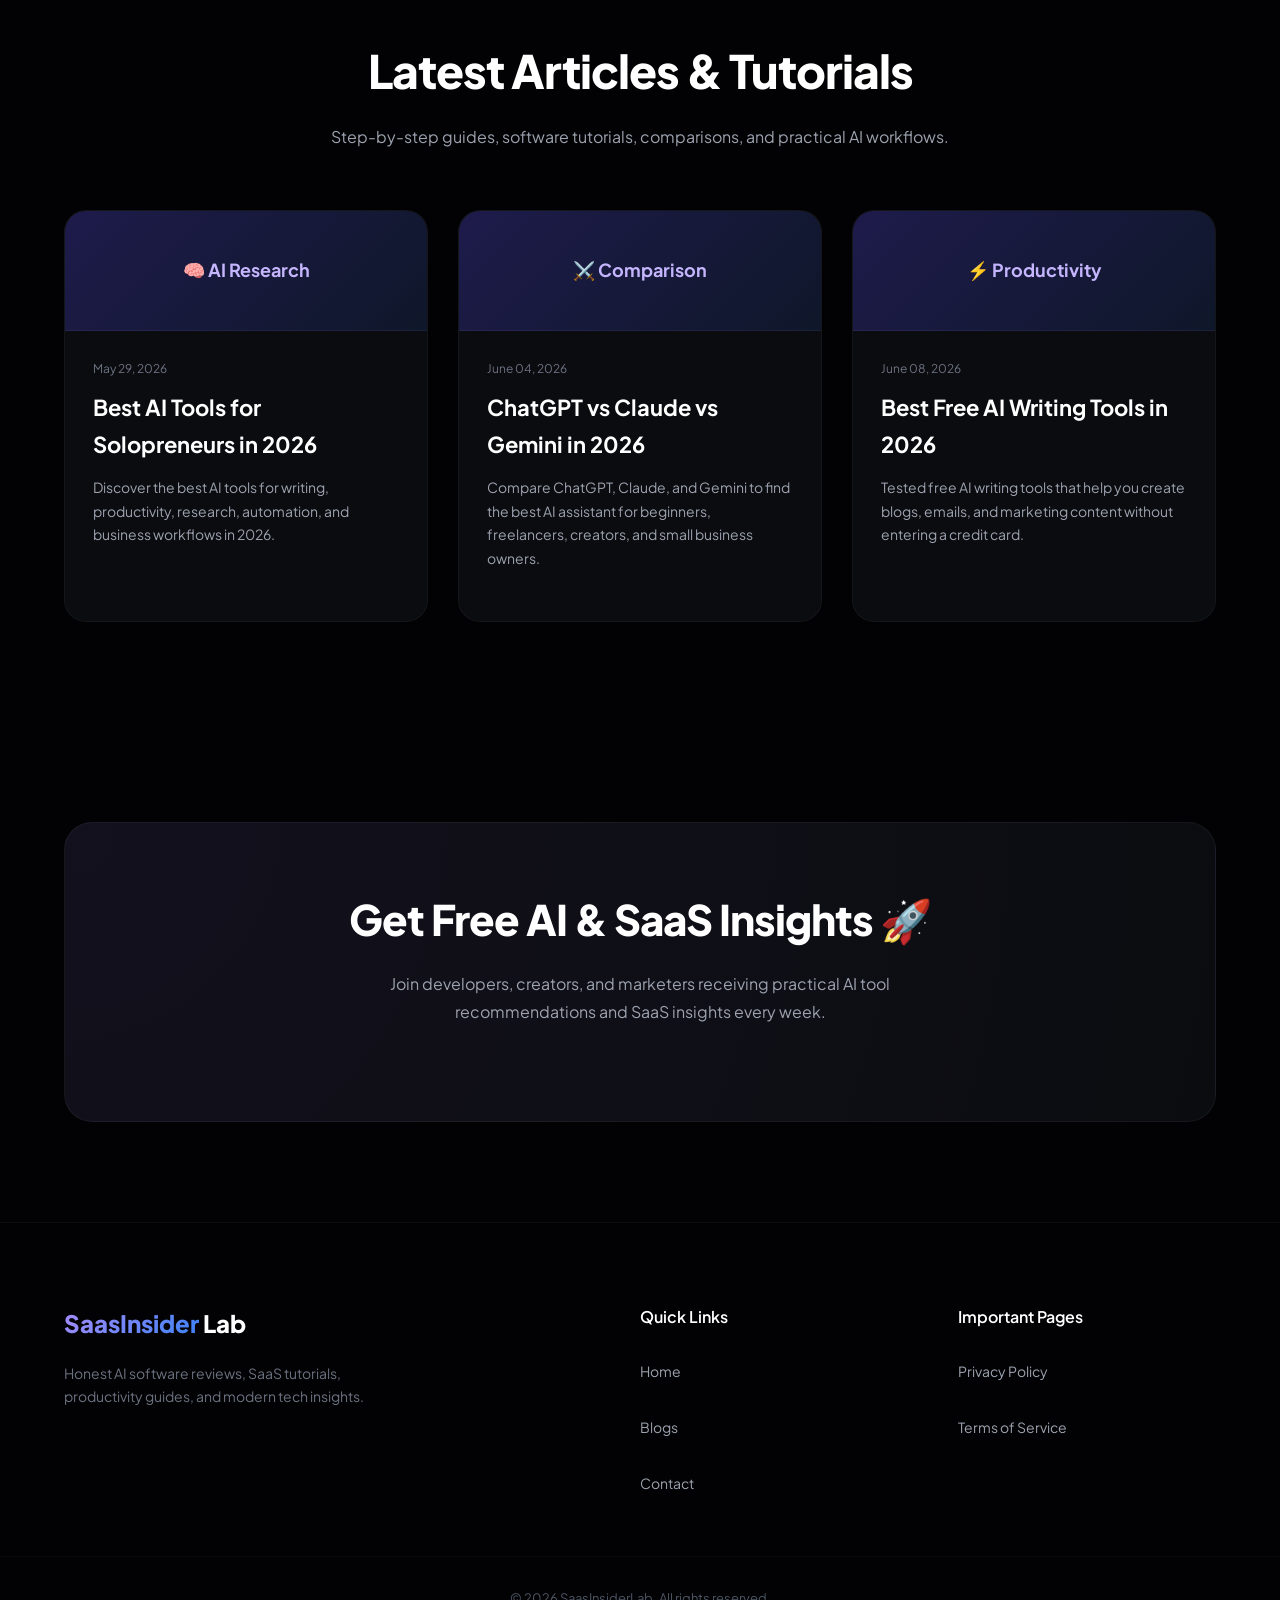
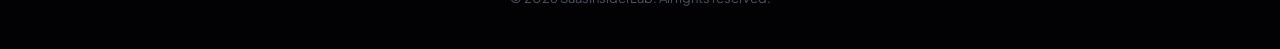
==== commit ff5f50eb: "Update index.html" ====
--- a/index.html
+++ b/index.html
@@ -301,7 +301,7 @@
 
                     <div class="blog-content">
 
-                        <span class="date">May 26, 2026</span>
+                        <span class="date">May 29, 2026</span>
 
 <h3>
     <a href="best-ai-tools-solopreneurs-2026.html">
@@ -322,12 +322,37 @@
                 <div class="blog-card">
 
                     <div class="blog-img-placeholder">
+                        ⚔️ Comparison
+                    </div>
+
+                    <div class="blog-content">
+
+                        <span class="date">June 04, 2026</span>
+
+                        <h3>
+                            <a href="chatgpt-vs-claude-vs-gemini-2026.html">
+                                ChatGPT vs Claude vs Gemini in 2026
+                            </a>
+                        </h3>
+
+                        <p>
+                            Compare ChatGPT, Claude, and Gemini to find the best AI assistant for beginners, freelancers, creators, and small business owners.
+                        </p>
+
+                    </div>
+
+                </div>
+                
+                <!-- BLOG 3 -->
+                <div class="blog-card">
+
+                    <div class="blog-img-placeholder">
                         ⚡ Productivity
                     </div>
 
                     <div class="blog-content">
 
-                        <span class="date">May 24, 2026</span>
+                        <span class="date">June 08, 2026</span>
 
                         <h3>
                             <a href="best-free-ai-writing-tools.html">
@@ -343,31 +368,6 @@
 
                 </div>
 
-                <!-- BLOG 3 -->
-                <div class="blog-card">
-
-                    <div class="blog-img-placeholder">
-                        ⚔️ Comparison
-                    </div>
-
-                    <div class="blog-content">
-
-                        <span class="date">May 20, 2026</span>
-
-                        <h3>
-                            <a href="chatgpt-vs-claude-vs-gemini-2026.html">
-                                ChatGPT vs Claude vs Gemini in 2026
-                            </a>
-                        </h3>
-
-                        <p>
-                            Compare ChatGPT, Claude, and Gemini to find the best AI assistant for beginners, freelancers, creators, and small business owners.
-                        </p>
-
-                    </div>
-
-                </div>
-
             </div>
 
         </div>
